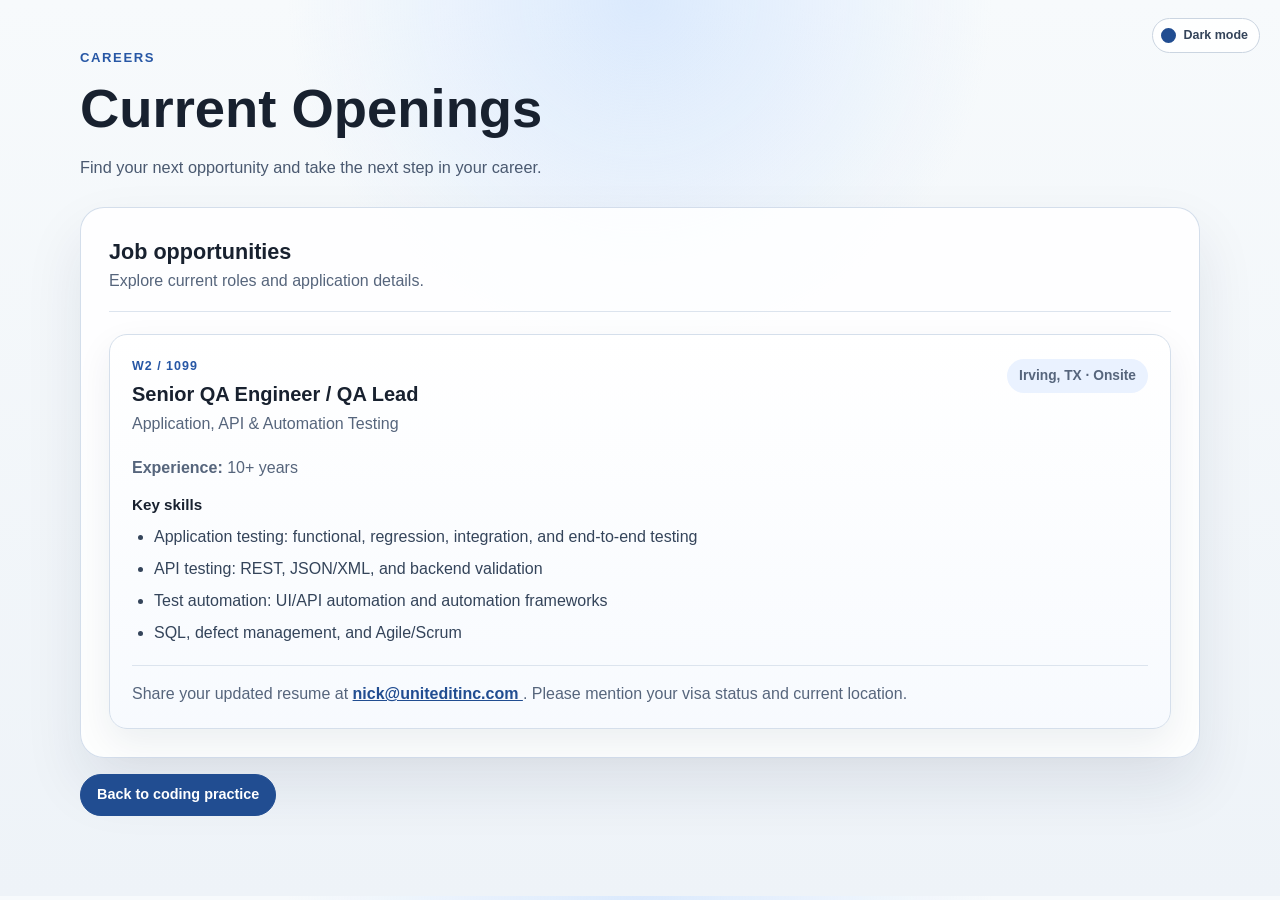
==== current-openings.html @ 4becb5b4 "Add in-page feedback form and site updates" ====
<!DOCTYPE html>
<html lang="en">

<head>
    <meta charset="UTF-8" />
    <meta name="viewport" content="width=device-width, initial-scale=1.0" />
    <meta name="description" content="Explore current job openings and career opportunities." />
    <title>Current Openings | Coding Practice</title>
    <link rel="stylesheet" href="./css/first.css" />
</head>

<body>
    <button class="theme-toggle" id="themeToggle" type="button" aria-label="Switch to dark mode" aria-pressed="false">
        <span class="theme-toggle-indicator" aria-hidden="true"></span>
        <span class="theme-toggle-label">Dark mode</span>
    </button>
    <main class="page-shell">
        <header class="hero">
            <p class="eyebrow">Careers</p>
            <h1>Current Openings</h1>
            <p class="hero-copy">Find your next opportunity and take the next step in your career.</p>
        </header>

        <section class="content-panel" aria-labelledby="openingsHeading">
            <div class="section-heading">
                <div>
                    <h2 id="openingsHeading">Job opportunities</h2>
                    <p>Explore current roles and application details.</p>
                </div>
            </div>
            <article class="job-opening" aria-labelledby="seniorQaTitle">
                <div class="job-opening-heading">
                    <div>
                        <p class="job-opening-type">W2 / 1099</p>
                        <h3 id="seniorQaTitle">Senior QA Engineer / QA Lead</h3>
                        <p class="job-opening-specialty">Application, API &amp; Automation Testing</p>
                    </div>
                    <p class="job-opening-location">Irving, TX · Onsite</p>
                </div>

                <p class="job-opening-experience"><strong>Experience:</strong> 10+ years</p>
                <h4>Key skills</h4>
                <ul class="job-opening-skills">
                    <li>Application testing: functional, regression, integration, and end-to-end testing</li>
                    <li>API testing: REST, JSON/XML, and backend validation</li>
                    <li>Test automation: UI/API automation and automation frameworks</li>
                    <li>SQL, defect management, and Agile/Scrum</li>
                </ul>

                <p class="job-opening-application">
                    Share your updated resume at
                    <a href="mailto:nick@uniteditinc.com?subject=Senior%20QA%20Engineer%20%2F%20QA%20Lead%20Application&amp;body=Please%20include%20your%20visa%20status%20and%20current%20location.">
                        nick@uniteditinc.com
                    </a>.
                    Please mention your visa status and current location.
                </p>
            </article>
        </section>

        <p><a class="feedback-button" href="./index.html">Back to coding practice</a></p>
    </main>

    <script>
        (function () {
            var themeToggle = document.getElementById("themeToggle");
            var label = themeToggle.querySelector(".theme-toggle-label");

            function setTheme(theme) {
                var isDark = theme === "dark";
                document.documentElement.dataset.theme = isDark ? "dark" : "light";
                themeToggle.setAttribute("aria-pressed", String(isDark));
                themeToggle.setAttribute(
                    "aria-label",
                    isDark ? "Switch to light mode" : "Switch to dark mode"
                );
                label.textContent = isDark ? "Light mode" : "Dark mode";
            }

            try {
                setTheme(localStorage.getItem("preferred-theme") === "dark" ? "dark" : "light");
            } catch (error) {
                setTheme("light");
                console.error("Unable to read the saved color theme.", error);
            }

            themeToggle.addEventListener("click", function () {
                var nextTheme =
                    document.documentElement.dataset.theme === "dark" ? "light" : "dark";
                setTheme(nextTheme);
                try {
                    localStorage.setItem("preferred-theme", nextTheme);
                } catch (error) {
                    console.error("Unable to save the selected color theme.", error);
                }
            });
        }());
    </script>
</body>

</html>
---- css/first.css ----
body {
    font-family: "IBM Plex Sans", "Segoe UI", sans-serif;
    background:
        radial-gradient(circle at top, rgba(185, 214, 255, 0.45), transparent 32%),
        linear-gradient(180deg, #f7fafc 0%, #eef3f8 100%);
    color: #18212f;
    line-height: 1.5;
    margin: 0;
    transition: background 180ms ease, color 180ms ease;
}

.theme-toggle {
    align-items: center;
    background: rgba(255, 255, 255, 0.92);
    border: 1px solid #cbd5e1;
    border-radius: 999px;
    color: #34445a;
    cursor: pointer;
    display: inline-flex;
    font: inherit;
    font-size: 0.78rem;
    font-weight: 700;
    gap: 8px;
    padding: 7px 11px 7px 8px;
    position: absolute;
    right: 20px;
    top: 18px;
    transition: background-color 160ms ease, border-color 160ms ease, color 160ms ease;
    z-index: 2;
}

.theme-toggle:hover {
    background: #eef3f9;
}

.theme-toggle:focus-visible {
    outline: 2px solid #214d91;
    outline-offset: 2px;
}

.theme-toggle-indicator {
    background: #214d91;
    border: 2px solid #214d91;
    border-radius: 50%;
    box-sizing: border-box;
    height: 15px;
    width: 15px;
}

.page-shell {
    margin: 0 auto;
    max-width: 1120px;
    padding: 48px 20px 64px;
}

.hero {
    margin-bottom: 28px;
}

.eyebrow {
    color: #2757a5;
    font-size: 0.82rem;
    font-weight: 700;
    letter-spacing: 0.12em;
    margin: 0 0 12px;
    text-transform: uppercase;
}

h1 {
    font-size: clamp(0.9rem, 4.5vw, 3.4rem);
    line-height: 1.05;
    margin: 0;
    max-width: none;
    white-space: nowrap;
}

.hero-copy {
    color: #4a5970;
    font-size: 1.02rem;
    margin: 18px 0 0;
    max-width: 680px;
}

.hero-intro-row {
    align-items: center;
    display: flex;
    flex-wrap: wrap;
    gap: 18px 28px;
    justify-content: space-between;
}

.hero-intro-row .hero-copy {
    flex: 1 1 520px;
}

.feedback-action {
    flex: 0 1 290px;
}

.feedback-button {
    align-items: center;
    background: #214d91;
    border: 1px solid #214d91;
    border-radius: 999px;
    color: #ffffff;
    cursor: pointer;
    display: inline-flex;
    font: inherit;
    font-size: 0.9rem;
    font-weight: 700;
    justify-content: center;
    padding: 9px 16px;
    text-decoration: none;
}

.feedback-button:hover:not(:disabled) {
    background: #193c72;
}

.feedback-button:focus-visible {
    outline: 2px solid #6c9de1;
    outline-offset: 3px;
}

.feedback-button:disabled {
    background: #526781;
    border-color: #526781;
    cursor: not-allowed;
    opacity: 0.82;
}

.feedback-button[hidden] {
    display: none;
}

.feedback-status {
    color: #58677d;
    font-size: 0.8rem;
    margin: 7px 0 0;
}

.hero-stats {
    display: grid;
    gap: 14px;
    grid-template-columns: repeat(auto-fit, minmax(180px, 1fr));
    margin-top: 28px;
}

.stat-card {
    backdrop-filter: blur(8px);
    background: rgba(255, 255, 255, 0.72);
    border: 1px solid rgba(149, 173, 205, 0.45);
    border-radius: 18px;
    box-shadow: 0 18px 45px rgba(35, 58, 91, 0.08);
    padding: 18px 20px;
}

.stat-card-link {
    color: inherit;
    display: flex;
    flex-direction: column;
    text-decoration: none;
    transition: border-color 180ms ease, box-shadow 180ms ease, transform 180ms ease;
}

.stat-card-link:hover {
    border-color: #7f9fc9;
    box-shadow: 0 22px 48px rgba(35, 58, 91, 0.14);
    transform: translateY(-2px);
}

.stat-card-link:focus-visible {
    outline: 2px solid #214d91;
    outline-offset: 3px;
}

.stat-card-link-hint {
    color: #2757a5;
    font-size: 0.84rem;
    font-weight: 700;
    margin-top: 12px;
}

.stat-label {
    color: #58677d;
    display: block;
    font-size: 0.82rem;
    margin-bottom: 8px;
    text-transform: uppercase;
}

.stat-value {
    color: #142032;
    font-size: 1rem;
}

.sign-in-button,
.auth-primary-button {
    background: #214d91;
    border: 1px solid #214d91;
    border-radius: 10px;
    color: #ffffff;
    cursor: pointer;
    font: inherit;
    font-weight: 700;
    padding: 9px 14px;
}

.sign-in-button {
    margin-top: 12px;
}

.sign-in-button:hover,
.auth-primary-button:hover:not(:disabled) {
    background: #193c72;
}

.sign-in-button:focus-visible,
.auth-dialog button:focus-visible,
.auth-field input:focus-visible,
.auth-field textarea:focus-visible {
    outline: 2px solid #6c9de1;
    outline-offset: 3px;
}

.auth-dialog {
    background: #ffffff;
    border: 1px solid #cbd5e1;
    border-radius: 18px;
    box-shadow: 0 24px 80px rgba(15, 23, 42, 0.28);
    box-sizing: border-box;
    color: #18212f;
    max-height: min(90vh, 720px);
    max-width: 440px;
    overflow-y: auto;
    padding: 24px;
    width: calc(100% - 32px);
}

.feedback-dialog {
    max-width: 480px;
}

.auth-dialog::backdrop {
    background: rgba(15, 23, 42, 0.58);
    backdrop-filter: blur(3px);
}

.auth-dialog[open] {
    animation: auth-dialog-enter 160ms ease-out;
}

@keyframes auth-dialog-enter {
    from {
        opacity: 0;
        transform: translateY(8px);
    }

    to {
        opacity: 1;
        transform: translateY(0);
    }
}

.auth-dialog-header {
    align-items: flex-start;
    display: flex;
    justify-content: space-between;
    gap: 16px;
}

.auth-dialog-header h2 {
    font-size: 1.4rem;
    margin: 0;
}

.auth-eyebrow {
    color: #2757a5;
    font-size: 0.75rem;
    font-weight: 700;
    letter-spacing: 0.1em;
    margin: 0 0 4px;
    text-transform: uppercase;
}

.auth-close-button {
    background: transparent;
    border: 0;
    border-radius: 8px;
    color: #58677d;
    cursor: pointer;
    font-size: 1.6rem;
    line-height: 1;
    padding: 3px 8px;
}

.auth-description,
.auth-code-help {
    color: #56657c;
    font-size: 0.92rem;
    margin: 14px 0;
}

.auth-status {
    color: #34445a;
    font-size: 0.9rem;
    margin: 0 0 12px;
}

.auth-status:empty {
    display: none;
}

.auth-status[data-state="error"] {
    background: #fff1f2;
    border: 1px solid #fecdd3;
    border-radius: 9px;
    color: #9f1239;
    padding: 9px 11px;
}

.auth-status[data-state="success"] {
    background: #ecfdf5;
    border: 1px solid #a7f3d0;
    border-radius: 9px;
    color: #065f46;
    padding: 9px 11px;
}

.google-sign-in-slot {
    display: flex;
    justify-content: center;
    min-height: 40px;
}

.auth-setup-note,
.auth-privacy-note {
    color: #66758a;
    font-size: 0.78rem;
    margin: 8px 0 0;
}

.auth-divider {
    align-items: center;
    color: #718096;
    display: flex;
    font-size: 0.82rem;
    gap: 12px;
    margin: 16px 0;
}

.auth-divider::before,
.auth-divider::after {
    background: #dce4ee;
    content: "";
    flex: 1;
    height: 1px;
}

.auth-secondary-button,
.auth-back-button {
    background: #ffffff;
    border: 1px solid #cbd5e1;
    border-radius: 10px;
    color: #34445a;
    cursor: pointer;
    font: inherit;
    font-weight: 700;
    padding: 9px 14px;
}

.auth-secondary-button {
    width: 100%;
}

.auth-secondary-button:hover,
.auth-back-button:hover {
    background: #eef3f9;
}

.auth-email-choice {
    display: grid;
    gap: 10px;
}

.auth-form {
    display: grid;
    gap: 14px;
}

.auth-field {
    color: #34445a;
    display: grid;
    font-size: 0.88rem;
    font-weight: 700;
    gap: 6px;
}

.auth-field input,
.auth-field textarea {
    background: #ffffff;
    border: 1px solid #cbd5e1;
    border-radius: 9px;
    box-sizing: border-box;
    color: #18212f;
    font: inherit;
    font-weight: 400;
    min-width: 0;
    padding: 10px 12px;
    width: 100%;
}

.auth-field textarea {
    min-height: 120px;
    resize: vertical;
}

.auth-field small {
    color: #66758a;
    font-size: 0.76rem;
    font-weight: 400;
}

.auth-form[hidden],
.auth-email-choice[hidden],
.auth-methods[hidden],
.auth-signed-in[hidden],
.auth-field[hidden] {
    display: none;
}

.auth-response-frame {
    border: 0;
    height: 0;
    left: -9999px;
    position: absolute;
    width: 0;
}

.auth-signed-in {
    display: grid;
    gap: 12px;
}

.auth-privacy-note {
    border-top: 1px solid #dce4ee;
    line-height: 1.45;
    margin-top: 20px;
    padding-top: 12px;
}

.content-panel {
    background: rgba(255, 255, 255, 0.85);
    border: 1px solid rgba(149, 173, 205, 0.4);
    border-radius: 24px;
    box-shadow: 0 28px 60px rgba(18, 38, 63, 0.09);
    padding: 28px;
}

.section-heading {
    align-items: end;
    border-bottom: 1px solid #dce4ee;
    display: flex;
    flex-wrap: wrap;
    gap: 8px 24px;
    justify-content: space-between;
    margin-bottom: 22px;
    padding-bottom: 18px;
}

.section-heading h2 {
    font-size: 1.35rem;
    margin: 0;
}

.section-heading p {
    color: #56657c;
    margin: 0;
}

.language-selector {
    align-items: center;
    display: flex;
    flex-wrap: wrap;
    gap: 10px;
    margin: 0 0 14px;
}

.language-selector label {
    color: #34445a;
    font-size: 0.92rem;
    font-weight: 700;
}

.language-selector select {
    background: #ffffff;
    border: 1px solid #cbd5e1;
    border-radius: 10px;
    color: #18212f;
    font: inherit;
    padding: 8px 32px 8px 12px;
}

.language-selector select:focus-visible {
    border-color: #214d91;
    outline: 2px solid rgba(33, 77, 145, 0.2);
}

.difficulty-filters {
    display: flex;
    flex-wrap: wrap;
    gap: 10px;
    margin: 0 0 22px;
}

.difficulty-filter {
    background: #ffffff;
    border: 1px solid #cbd5e1;
    border-radius: 999px;
    color: #34445a;
    cursor: pointer;
    font: inherit;
    font-size: 0.9rem;
    font-weight: 700;
    padding: 8px 16px;
    transition: background-color 160ms ease, border-color 160ms ease, color 160ms ease;
}

.difficulty-filter:hover,
.difficulty-filter:focus-visible {
    border-color: #214d91;
    outline: none;
}

.difficulty-filter.is-active {
    background: #214d91;
    border-color: #214d91;
    color: #ffffff;
}

.qa-list {
    display: grid;
    gap: 16px;
}

.qa-item {
    background: linear-gradient(180deg, rgba(255, 255, 255, 0.96), rgba(247, 250, 254, 0.96));
    border: 1px solid #d5dfeb;
    border-radius: 18px;
    box-shadow: 0 14px 36px rgba(21, 39, 64, 0.07);
    overflow: hidden;
    padding: 0 20px 20px;
    transition: transform 180ms ease, box-shadow 180ms ease;
}

.qa-item:hover {
    box-shadow: 0 18px 42px rgba(21, 39, 64, 0.1);
    transform: translateY(-1px);
}

.qa-item[open] {
    border-color: #9fb8d9;
}

.qa-summary {
    align-items: center;
    cursor: pointer;
    display: grid;
    gap: 12px;
    grid-template-columns: minmax(0, 1fr) 88px 140px;
    list-style: none;
    padding: 20px 0 16px;
}

.qa-summary::-webkit-details-marker {
    display: none;
}

.qa-summary-text {
    font-size: 1.05rem;
    font-weight: 700;
}

.qa-toggle-label {
    justify-self: end;
}

.difficulty-badge {
    border: 1px solid transparent;
    border-radius: 999px;
    box-sizing: border-box;
    font-size: 0.76rem;
    font-weight: 700;
    justify-self: center;
    padding: 5px 10px;
    text-align: center;
    white-space: nowrap;
    width: 84px;
}

.difficulty-easy {
    background: #e8f7ed;
    border-color: #b8e2c4;
    color: #176b35;
}

.difficulty-medium {
    background: #fff6d9;
    border-color: #f0dc91;
    color: #795900;
}

.difficulty-hard {
    background: #fde8e7;
    border-color: #efb9b5;
    color: #a12620;
}

.difficulty-empty {
    background: #f4f7fb;
    border-radius: 12px;
    color: #56657c;
    margin: 0;
    padding: 16px;
    text-align: center;
}

.job-opening {
    background: linear-gradient(180deg, rgba(255, 255, 255, 0.96), rgba(247, 250, 254, 0.96));
    border: 1px solid #d5dfeb;
    border-radius: 18px;
    box-shadow: 0 14px 36px rgba(21, 39, 64, 0.07);
    padding: 22px;
}

.job-opening-heading {
    align-items: flex-start;
    display: flex;
    flex-wrap: wrap;
    gap: 12px 24px;
    justify-content: space-between;
}

.job-opening-type {
    color: #2757a5;
    font-size: 0.78rem;
    font-weight: 700;
    letter-spacing: 0.08em;
    margin: 0 0 6px;
    text-transform: uppercase;
}

.job-opening h3 {
    font-size: 1.25rem;
    line-height: 1.35;
    margin: 0;
}

.job-opening-specialty,
.job-opening-location,
.job-opening-experience,
.job-opening-application {
    color: #56657c;
}

.job-opening-specialty {
    margin: 4px 0 0;
}

.job-opening-location {
    background: #eaf2ff;
    border-radius: 999px;
    font-size: 0.86rem;
    font-weight: 700;
    margin: 2px 0 0;
    padding: 7px 12px;
}

.job-opening-experience {
    margin: 20px 0 14px;
}

.job-opening h4 {
    font-size: 0.95rem;
    margin: 0 0 8px;
}

.job-opening-skills {
    color: #34445a;
    display: grid;
    gap: 8px;
    margin: 0;
    padding-left: 22px;
}

.job-opening-application {
    border-top: 1px solid #dce4ee;
    margin: 20px 0 0;
    padding-top: 16px;
}

.job-opening-application a {
    color: #214d91;
    font-weight: 700;
}

.job-opening-application a:focus-visible {
    outline: 2px solid #214d91;
    outline-offset: 3px;
}

.qa-toggle-label {
    background: #eaf2ff;
    border: 1px solid #c7dafb;
    border-radius: 999px;
    color: #214d91;
    font-size: 0.8rem;
    font-weight: 700;
    padding: 8px 12px;
    white-space: nowrap;
}

.qa-item[open] .qa-toggle-label {
    background: #214d91;
    border-color: #214d91;
    color: #ffffff;
}

.qa-meta {
    border-top: 1px solid #e1e8f0;
    margin-bottom: 14px;
    padding-top: 14px;
}

.qa-examples-heading {
    color: #26364c;
    font-size: 0.95rem;
    margin: 0 0 8px;
}

.qa-meta-line {
    background: #f4f7fb;
    border-left: 3px solid #8eb0de;
    border-radius: 10px;
    color: #3a4c65;
    margin: 8px 0;
    padding: 10px 12px;
}

.qa-answer-toggle {
    border-top: 1px solid #e1e8f0;
    padding-top: 14px;
}

.qa-answer-summary {
    cursor: pointer;
    display: inline-flex;
    list-style: none;
}

.qa-answer-summary::-webkit-details-marker {
    display: none;
}

.qa-answer-label {
    background: #214d91;
    border: 1px solid #214d91;
    border-radius: 999px;
    color: #ffffff;
    font-size: 0.8rem;
    font-weight: 700;
    padding: 8px 12px;
    white-space: nowrap;
}

.qa-answer-content dd {
    margin: 0;
}

.try-it-yourself {
    border-top: 1px solid #e1e8f0;
    margin-top: 16px;
    padding-top: 14px;
}

.try-it-summary {
    cursor: pointer;
    display: inline-flex;
    list-style: none;
}

.try-it-summary::-webkit-details-marker {
    display: none;
}

.try-it-label {
    background: #214d91;
    border: 1px solid #214d91;
    border-radius: 999px;
    color: #ffffff;
    font-size: 0.8rem;
    font-weight: 700;
    padding: 8px 12px;
    white-space: nowrap;
}

.try-it-yourself p {
    color: #56657c;
    font-size: 0.9rem;
    margin: 14px 0 12px;
}

.online-code-editor {
    background: #ffffff;
    border: 1px solid #d5dfeb;
    border-radius: 12px;
    display: block;
    height: 520px;
    max-width: 100%;
    width: 100%;
}

.code-block {
    background: #0f1724;
    border: 1px solid #243042;
    border-radius: 14px;
    color: #d9e4f2;
    font-family: "IBM Plex Mono", Consolas, monospace;
    font-size: 0.94rem;
    margin: 0;
    max-width: 100%;
    overflow-x: auto;
    padding: 18px;
    tab-size: 4;
    white-space: pre;
}

.answer-code-container {
    margin: 12px 0 0;
    max-width: 100%;
}

.answer-code-toolbar {
    display: flex;
    justify-content: flex-end;
    margin-bottom: 6px;
}

.copy-code-button {
    background: #ffffff;
    border: 1px solid #cbd5e1;
    border-radius: 7px;
    color: #34445a;
    cursor: pointer;
    font: inherit;
    font-size: 0.82rem;
    padding: 5px 10px;
}

.copy-code-button:hover {
    background: #eef3f9;
}

.copy-code-button:focus-visible {
    outline: 2px solid #214d91;
    outline-offset: 2px;
}

.theme-toggle,
.theme-toggle:hover,
.theme-toggle-indicator,
body,
.stat-card,
.content-panel,
.language-selector label,
.language-selector select,
.difficulty-filter,
.qa-item,
.qa-examples-heading,
.qa-meta-line,
.answer-walkthrough,
.copy-code-button,
.difficulty-empty {
    transition: background-color 180ms ease, border-color 180ms ease, color 180ms ease;
}

.answer-walkthrough {
    color: #34445a;
    margin: 0 0 12px;
}

[data-theme="dark"] body {
    background:
        radial-gradient(circle at top, rgba(39, 67, 104, 0.34), transparent 34%),
        linear-gradient(180deg, #111827 0%, #0b1120 100%);
    color: #e5edf8;
}

[data-theme="dark"] .theme-toggle {
    background: #1e293b;
    border-color: #475569;
    color: #e2e8f0;
}

[data-theme="dark"] .theme-toggle:hover {
    background: #29374d;
}

[data-theme="dark"] .theme-toggle-indicator {
    background: #fbbf24;
    border-color: #fbbf24;
}

[data-theme="dark"] .eyebrow {
    color: #93c5fd;
}

[data-theme="dark"] .hero-copy,
[data-theme="dark"] .feedback-status,
[data-theme="dark"] .stat-label,
[data-theme="dark"] .section-heading p,
[data-theme="dark"] .difficulty-filter,
[data-theme="dark"] .qa-meta-line,
[data-theme="dark"] .answer-walkthrough,
[data-theme="dark"] .difficulty-empty,
[data-theme="dark"] .try-it-yourself p {
    color: #b7c4d8;
}

[data-theme="dark"] .stat-card {
    background: rgba(30, 41, 59, 0.82);
    border-color: #3b4a61;
    box-shadow: 0 18px 45px rgba(0, 0, 0, 0.18);
}

[data-theme="dark"] .stat-value,
[data-theme="dark"] .section-heading h2,
[data-theme="dark"] .qa-summary-text,
[data-theme="dark"] .qa-examples-heading {
    color: #edf4ff;
}

[data-theme="dark"] .stat-card-link-hint {
    color: #93c5fd;
}

[data-theme="dark"] .job-opening {
    background: linear-gradient(180deg, #1b283b, #162235);
    border-color: #344258;
    box-shadow: 0 14px 36px rgba(0, 0, 0, 0.2);
}

[data-theme="dark"] .job-opening-type,
[data-theme="dark"] .job-opening-application a {
    color: #93c5fd;
}

[data-theme="dark"] .job-opening-specialty,
[data-theme="dark"] .job-opening-location,
[data-theme="dark"] .job-opening-experience,
[data-theme="dark"] .job-opening-application,
[data-theme="dark"] .job-opening-skills {
    color: #b7c4d8;
}

[data-theme="dark"] .job-opening-location {
    background: #243249;
}

[data-theme="dark"] .job-opening-application {
    border-color: #344258;
}

[data-theme="dark"] .content-panel {
    background: rgba(21, 31, 48, 0.92);
    border-color: #334155;
    box-shadow: 0 28px 60px rgba(0, 0, 0, 0.24);
}

[data-theme="dark"] .auth-dialog {
    background: #172235;
    border-color: #475569;
    color: #edf4ff;
}

[data-theme="dark"] .auth-eyebrow {
    color: #93c5fd;
}

[data-theme="dark"] .auth-close-button,
[data-theme="dark"] .auth-description,
[data-theme="dark"] .auth-code-help,
[data-theme="dark"] .auth-status,
[data-theme="dark"] .auth-setup-note,
[data-theme="dark"] .auth-privacy-note,
[data-theme="dark"] .auth-field,
[data-theme="dark"] .auth-field small {
    color: #b7c4d8;
}

[data-theme="dark"] .auth-secondary-button,
[data-theme="dark"] .auth-back-button,
[data-theme="dark"] .auth-field input,
[data-theme="dark"] .auth-field textarea {
    background: #1e293b;
    border-color: #475569;
    color: #e2e8f0;
}

[data-theme="dark"] .auth-secondary-button:hover,
[data-theme="dark"] .auth-back-button:hover {
    background: #29374d;
}

[data-theme="dark"] .auth-divider::before,
[data-theme="dark"] .auth-divider::after,
[data-theme="dark"] .auth-privacy-note {
    border-color: #344258;
}

[data-theme="dark"] .auth-divider::before,
[data-theme="dark"] .auth-divider::after {
    background: #344258;
}

[data-theme="dark"] .auth-divider {
    color: #b7c4d8;
}

[data-theme="dark"] .auth-status[data-state="error"] {
    background: #3b1d2a;
    border-color: #7f1d3a;
    color: #fecdd3;
}

[data-theme="dark"] .auth-status[data-state="success"] {
    background: #12352e;
    border-color: #16634f;
    color: #a7f3d0;
}

[data-theme="dark"] .section-heading,
[data-theme="dark"] .qa-answer-toggle,
[data-theme="dark"] .try-it-yourself {
    border-color: #344258;
}

[data-theme="dark"] .language-selector label {
    color: #d6e0ef;
}

[data-theme="dark"] .language-selector select,
[data-theme="dark"] .difficulty-filter,
[data-theme="dark"] .copy-code-button {
    background: #1e293b;
    border-color: #475569;
    color: #e2e8f0;
}

[data-theme="dark"] .feedback-button:disabled {
    background: #475569;
    border-color: #64748b;
    color: #e2e8f0;
}

[data-theme="dark"] .copy-code-button:hover,
[data-theme="dark"] .difficulty-filter:hover {
    background: #29374d;
}

[data-theme="dark"] .difficulty-filter.is-active {
    background: #376bb4;
    border-color: #376bb4;
    color: #ffffff;
}

[data-theme="dark"] .qa-item {
    background: linear-gradient(180deg, #1b283b, #162235);
    border-color: #344258;
    box-shadow: 0 14px 36px rgba(0, 0, 0, 0.2);
}

[data-theme="dark"] .qa-item[open] {
    border-color: #5276a4;
}

[data-theme="dark"] .qa-meta {
    border-color: #344258;
}

[data-theme="dark"] .qa-meta-line {
    background: #243249;
    border-left-color: #668bb8;
}

[data-theme="dark"] .difficulty-empty {
    background: #243249;
}

.keywords-text {
    color: #6cb6ff;
    font-weight: 600;
}

@media (max-width: 720px) {
    .theme-toggle {
        right: 12px;
        top: 10px;
    }

    .page-shell {
        padding: 54px 14px 40px;
    }

    .content-panel {
        padding: 20px;
    }

    .qa-summary {
        grid-template-columns: 1fr auto;
    }

    .qa-summary-text {
        grid-column: 1 / -1;
    }

    .qa-toggle-label {
        justify-self: end;
    }

    .try-it-yourself {
        overflow-x: auto;
    }

    .online-code-editor {
        min-width: 768px;
    }
}
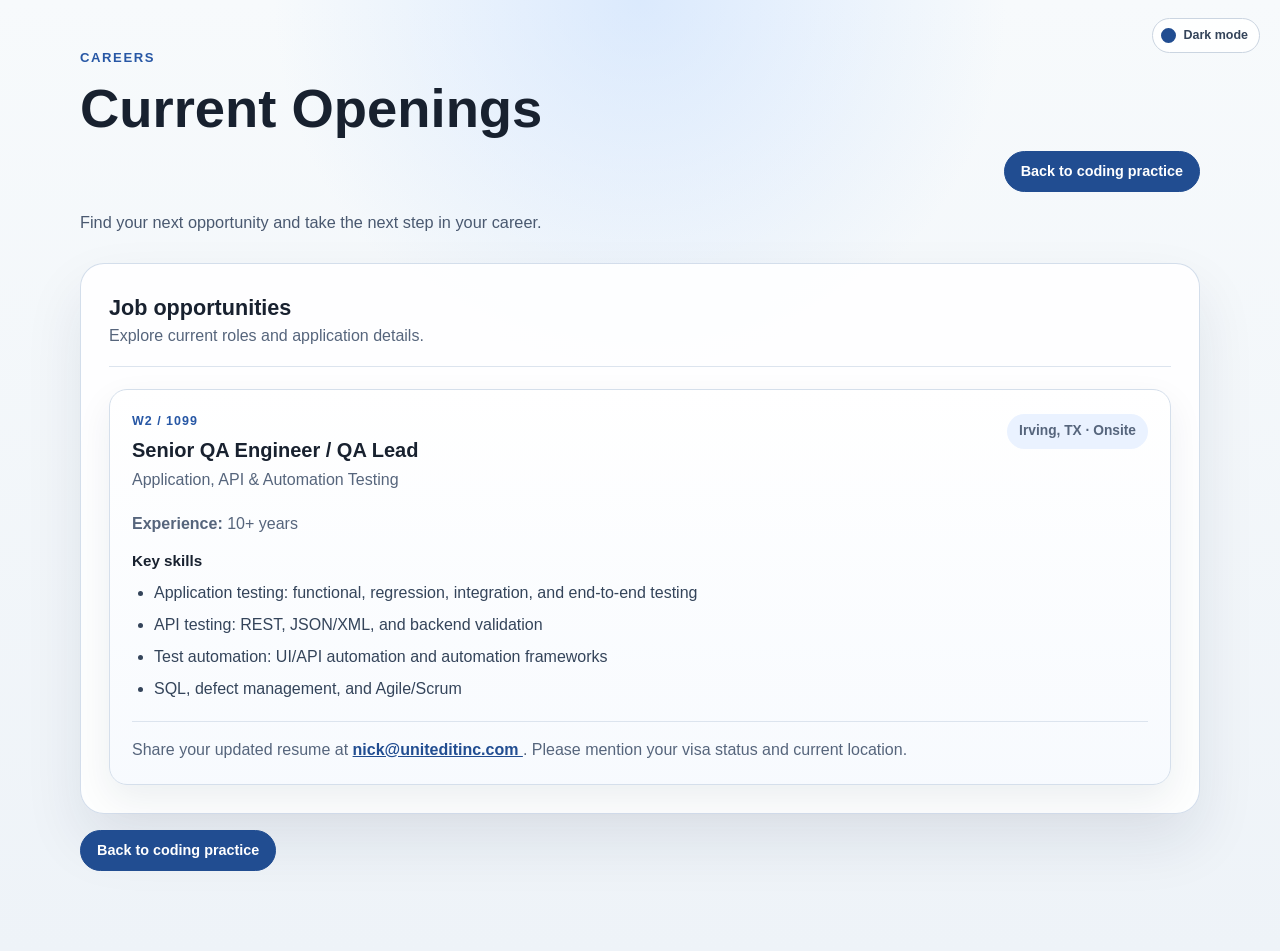
==== commit bbc7b8f9: "Add back link to current openings hero" ====
--- a/current-openings.html
+++ b/current-openings.html
@@ -18,6 +18,9 @@
         <header class="hero">
             <p class="eyebrow">Careers</p>
             <h1>Current Openings</h1>
+            <div class="openings-hero-actions">
+                <a class="feedback-button" href="./index.html">Back to coding practice</a>
+            </div>
             <p class="hero-copy">Find your next opportunity and take the next step in your career.</p>
         </header>
 
--- a/css/first.css
+++ b/css/first.css
@@ -79,6 +79,12 @@
     font-size: 1.02rem;
     margin: 18px 0 0;
     max-width: 680px;
+}
+
+.openings-hero-actions {
+    display: flex;
+    justify-content: flex-end;
+    margin-top: 14px;
 }
 
 .hero-intro-row {
@@ -1103,6 +1109,12 @@
 }
 
 @media (max-width: 720px) {
+    h1 {
+        font-size: clamp(1.55rem, 7vw, 2.1rem);
+        line-height: 1.15;
+        white-space: normal;
+    }
+
     .theme-toggle {
         right: 12px;
         top: 10px;
@@ -1112,6 +1124,19 @@
         padding: 54px 14px 40px;
     }
 
+    .hero-copy,
+    .feedback-action {
+        flex: 1 1 100%;
+    }
+
+    .hero-stats {
+        grid-template-columns: repeat(auto-fit, minmax(150px, 1fr));
+    }
+
+    .stat-card {
+        padding: 16px;
+    }
+
     .content-panel {
         padding: 20px;
     }
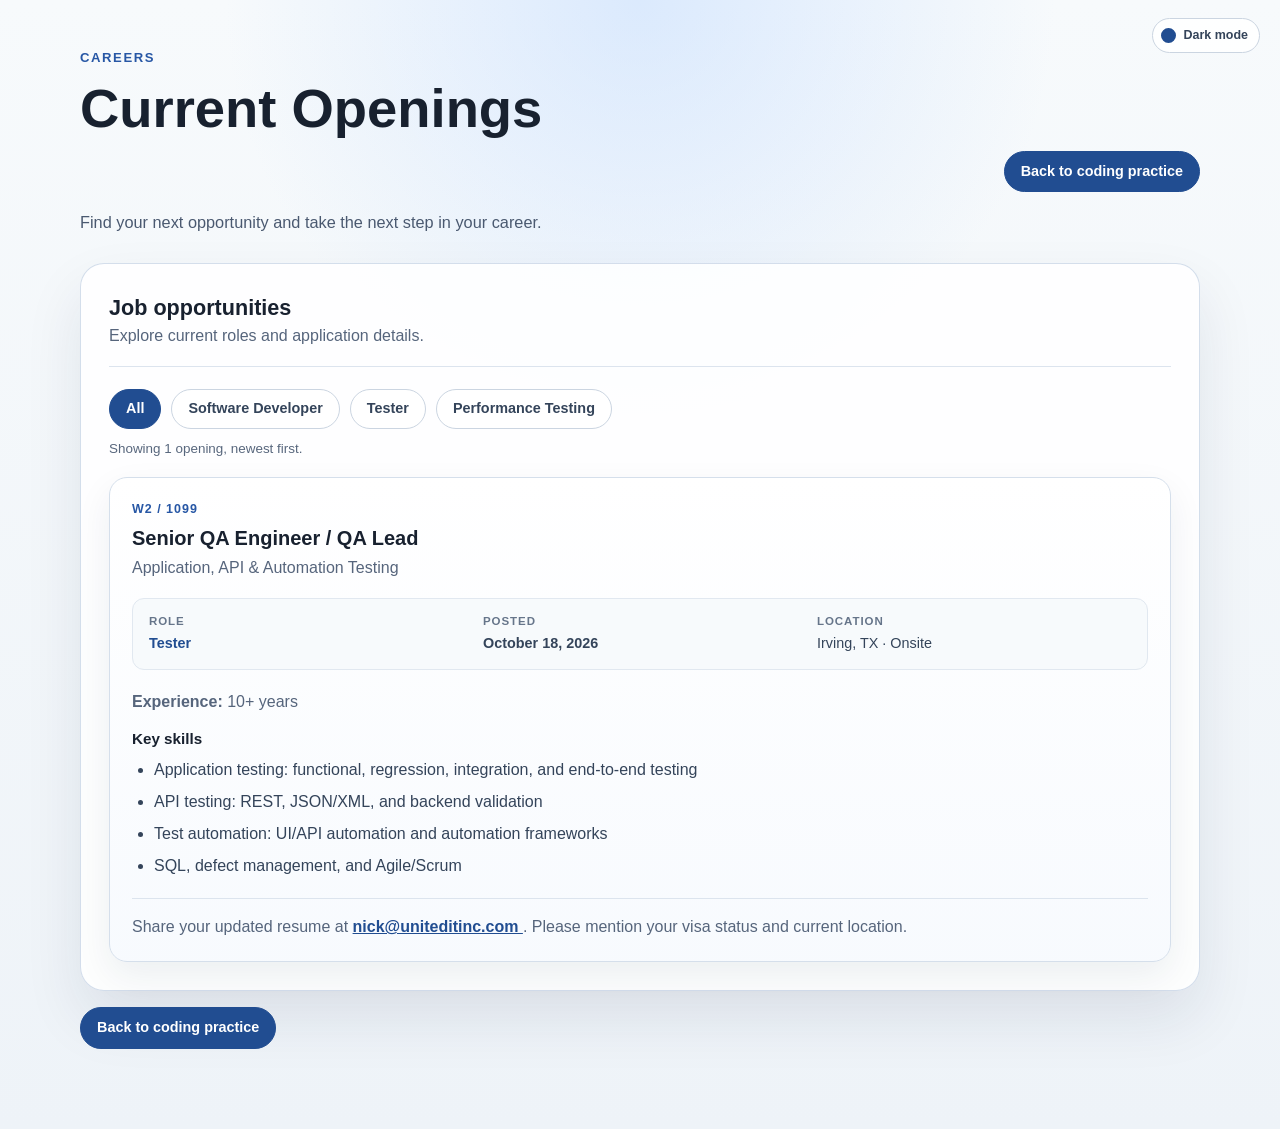
==== commit 10c10c0f: "Add posted dates and role filters to current openings" ====
--- a/current-openings.html
+++ b/current-openings.html
@@ -31,33 +31,60 @@
                     <p>Explore current roles and application details.</p>
                 </div>
             </div>
-            <article class="job-opening" aria-labelledby="seniorQaTitle">
-                <div class="job-opening-heading">
-                    <div>
-                        <p class="job-opening-type">W2 / 1099</p>
-                        <h3 id="seniorQaTitle">Senior QA Engineer / QA Lead</h3>
-                        <p class="job-opening-specialty">Application, API &amp; Automation Testing</p>
+
+            <div class="job-filters" role="group" aria-label="Filter job openings by role">
+                <button class="job-filter is-active" type="button" data-role-filter="all" aria-pressed="true">All</button>
+                <button class="job-filter" type="button" data-role-filter="software-developer" aria-pressed="false">Software Developer</button>
+                <button class="job-filter" type="button" data-role-filter="tester" aria-pressed="false">Tester</button>
+                <button class="job-filter" type="button" data-role-filter="performance-testing" aria-pressed="false">Performance Testing</button>
+            </div>
+            <p class="job-filter-summary" id="jobFilterSummary" role="status">Showing 1 opening, newest first.</p>
+
+            <div class="job-openings-list" id="jobOpeningsList">
+                <article class="job-opening" data-role="tester" aria-labelledby="seniorQaTitle">
+                    <div class="job-opening-heading">
+                        <div>
+                            <p class="job-opening-type">W2 / 1099</p>
+                            <h3 id="seniorQaTitle">Senior QA Engineer / QA Lead</h3>
+                            <p class="job-opening-specialty">Application, API &amp; Automation Testing</p>
+                        </div>
                     </div>
-                    <p class="job-opening-location">Irving, TX · Onsite</p>
-                </div>
 
-                <p class="job-opening-experience"><strong>Experience:</strong> 10+ years</p>
-                <h4>Key skills</h4>
-                <ul class="job-opening-skills">
-                    <li>Application testing: functional, regression, integration, and end-to-end testing</li>
-                    <li>API testing: REST, JSON/XML, and backend validation</li>
-                    <li>Test automation: UI/API automation and automation frameworks</li>
-                    <li>SQL, defect management, and Agile/Scrum</li>
-                </ul>
+                    <div class="job-opening-meta">
+                        <p class="job-opening-role">
+                            <span class="job-opening-meta-label">Role</span>
+                            <span class="job-opening-role-value">Tester</span>
+                        </p>
+                        <p class="job-opening-posted">
+                            <span class="job-opening-meta-label">Posted</span>
+                            <time datetime="2026-10-18">October 18, 2026</time>
+                        </p>
+                        <p class="job-opening-location">
+                            <span class="job-opening-meta-label">Location</span>
+                            <span>Irving, TX · Onsite</span>
+                        </p>
+                    </div>
 
-                <p class="job-opening-application">
-                    Share your updated resume at
-                    <a href="mailto:nick@uniteditinc.com?subject=Senior%20QA%20Engineer%20%2F%20QA%20Lead%20Application&amp;body=Please%20include%20your%20visa%20status%20and%20current%20location.">
-                        nick@uniteditinc.com
-                    </a>.
-                    Please mention your visa status and current location.
-                </p>
-            </article>
+                    <p class="job-opening-experience"><strong>Experience:</strong> 10+ years</p>
+                    <h4>Key skills</h4>
+                    <ul class="job-opening-skills">
+                        <li>Application testing: functional, regression, integration, and end-to-end testing</li>
+                        <li>API testing: REST, JSON/XML, and backend validation</li>
+                        <li>Test automation: UI/API automation and automation frameworks</li>
+                        <li>SQL, defect management, and Agile/Scrum</li>
+                    </ul>
+
+                    <p class="job-opening-application">
+                        Share your updated resume at
+                        <a href="mailto:nick@uniteditinc.com?subject=Senior%20QA%20Engineer%20%2F%20QA%20Lead%20Application&amp;body=Please%20include%20your%20visa%20status%20and%20current%20location.">
+                            nick@uniteditinc.com
+                        </a>.
+                        Please mention your visa status and current location.
+                    </p>
+                </article>
+            </div>
+
+            <p class="job-filter-empty" id="jobFilterEmpty" hidden>No openings in this category yet. Check back soon.</p>
         </section>
 
         <p><a class="feedback-button" href="./index.html">Back to coding practice</a></p>
@@ -98,6 +125,68 @@
             });
         }());
     </script>
+
+    <script>
+        (function () {
+            var jobList = document.getElementById("jobOpeningsList");
+            var filterButtons = Array.prototype.slice.call(document.querySelectorAll(".job-filter"));
+            var filterSummary = document.getElementById("jobFilterSummary");
+            var filterEmpty = document.getElementById("jobFilterEmpty");
+
+            if (!jobList || !filterSummary || !filterEmpty) {
+                return;
+            }
+
+            var jobs = Array.prototype.slice.call(jobList.querySelectorAll(".job-opening"));
+
+            function getPostedTime(job) {
+                var postedDate = job.querySelector("time[datetime]");
+                var time = postedDate ? Date.parse(postedDate.getAttribute("datetime")) : NaN;
+                return isNaN(time) ? 0 : time;
+            }
+
+            jobs.sort(function (firstJob, secondJob) {
+                return getPostedTime(secondJob) - getPostedTime(firstJob);
+            });
+
+            jobs.forEach(function (job) {
+                jobList.appendChild(job);
+            });
+
+            function applyRoleFilter(filter) {
+                var visibleCount = 0;
+
+                jobs.forEach(function (job) {
+                    var matches = filter === "all" || job.getAttribute("data-role") === filter;
+                    job.hidden = !matches;
+                    if (matches) {
+                        visibleCount += 1;
+                    }
+                });
+
+                filterSummary.textContent =
+                    "Showing " + visibleCount + " " + (visibleCount === 1 ? "opening" : "openings") +
+                    ", newest first.";
+                filterEmpty.hidden = visibleCount > 0;
+            }
+
+            filterButtons.forEach(function (button) {
+                button.addEventListener("click", function () {
+                    var filter = button.getAttribute("data-role-filter");
+
+                    filterButtons.forEach(function (filterButton) {
+                        var isActive = filterButton === button;
+                        filterButton.classList.toggle("is-active", isActive);
+                        filterButton.setAttribute("aria-pressed", String(isActive));
+                    });
+
+                    applyRoleFilter(filter);
+                });
+            });
+
+            applyRoleFilter("all");
+        }());
+    </script>
 </body>
 
 </html>
--- a/css/first.css
+++ b/css/first.css
@@ -631,6 +631,53 @@
     text-align: center;
 }
 
+.job-filters {
+    display: flex;
+    flex-wrap: wrap;
+    gap: 10px;
+    margin: 0 0 10px;
+}
+
+.job-filter {
+    background: #ffffff;
+    border: 1px solid #cbd5e1;
+    border-radius: 999px;
+    color: #34445a;
+    cursor: pointer;
+    font: inherit;
+    font-size: 0.9rem;
+    font-weight: 700;
+    padding: 8px 16px;
+    transition: background-color 160ms ease, border-color 160ms ease, color 160ms ease;
+}
+
+.job-filter:hover,
+.job-filter:focus-visible {
+    border-color: #214d91;
+    outline: none;
+}
+
+.job-filter.is-active {
+    background: #214d91;
+    border-color: #214d91;
+    color: #ffffff;
+}
+
+.job-filter-summary {
+    color: #58677d;
+    font-size: 0.84rem;
+    margin: 0 0 18px;
+}
+
+.job-openings-list {
+    display: grid;
+    gap: 16px;
+}
+
+.job-opening[hidden] {
+    display: none;
+}
+
 .job-opening {
     background: linear-gradient(180deg, rgba(255, 255, 255, 0.96), rgba(247, 250, 254, 0.96));
     border: 1px solid #d5dfeb;
@@ -663,7 +710,6 @@
 }
 
 .job-opening-specialty,
-.job-opening-location,
 .job-opening-experience,
 .job-opening-application {
     color: #56657c;
@@ -673,13 +719,50 @@
     margin: 4px 0 0;
 }
 
-.job-opening-location {
-    background: #eaf2ff;
-    border-radius: 999px;
-    font-size: 0.86rem;
-    font-weight: 700;
-    margin: 2px 0 0;
-    padding: 7px 12px;
+.job-opening-meta {
+    background: #f7fafc;
+    border: 1px solid #e1e8f0;
+    border-radius: 12px;
+    display: grid;
+    gap: 12px 20px;
+    grid-template-columns: repeat(3, minmax(0, 1fr));
+    margin: 18px 0;
+    padding: 14px 16px;
+}
+
+.job-opening-meta p {
+    color: #34445a;
+    display: flex;
+    flex-direction: column;
+    font-size: 0.9rem;
+    gap: 3px;
+    margin: 0;
+}
+
+.job-opening-meta-label {
+    color: #66758a;
+    font-size: 0.72rem;
+    font-weight: 700;
+    letter-spacing: 0.08em;
+    text-transform: uppercase;
+}
+
+.job-opening-role-value {
+    color: #214d91;
+    font-weight: 700;
+}
+
+.job-opening-posted time {
+    font-weight: 700;
+}
+
+.job-filter-empty {
+    background: #f4f7fb;
+    border-radius: 12px;
+    color: #56657c;
+    margin: 18px 0 0;
+    padding: 16px;
+    text-align: center;
 }
 
 .job-opening-experience {
@@ -969,8 +1052,46 @@
     color: #b7c4d8;
 }
 
-[data-theme="dark"] .job-opening-location {
+[data-theme="dark"] .job-filter {
+    background: #1e293b;
+    border-color: #475569;
+    color: #e2e8f0;
+}
+
+[data-theme="dark"] .job-filter:hover {
+    background: #29374d;
+}
+
+[data-theme="dark"] .job-filter.is-active {
+    background: #376bb4;
+    border-color: #376bb4;
+    color: #ffffff;
+}
+
+[data-theme="dark"] .job-filter-summary,
+[data-theme="dark"] .job-filter-empty {
+    color: #b7c4d8;
+}
+
+[data-theme="dark"] .job-filter-empty {
     background: #243249;
+}
+
+[data-theme="dark"] .job-opening-meta {
+    background: #1e293b;
+    border-color: #344258;
+}
+
+[data-theme="dark"] .job-opening-meta p {
+    color: #d6e0ef;
+}
+
+[data-theme="dark"] .job-opening-meta-label {
+    color: #93a4bd;
+}
+
+[data-theme="dark"] .job-opening-role-value {
+    color: #93c5fd;
 }
 
 [data-theme="dark"] .job-opening-application {
@@ -1161,3 +1282,13 @@
         min-width: 768px;
     }
 }
+
+@media (max-width: 560px) {
+    .job-opening {
+        padding: 18px;
+    }
+
+    .job-opening-meta {
+        grid-template-columns: 1fr;
+    }
+}
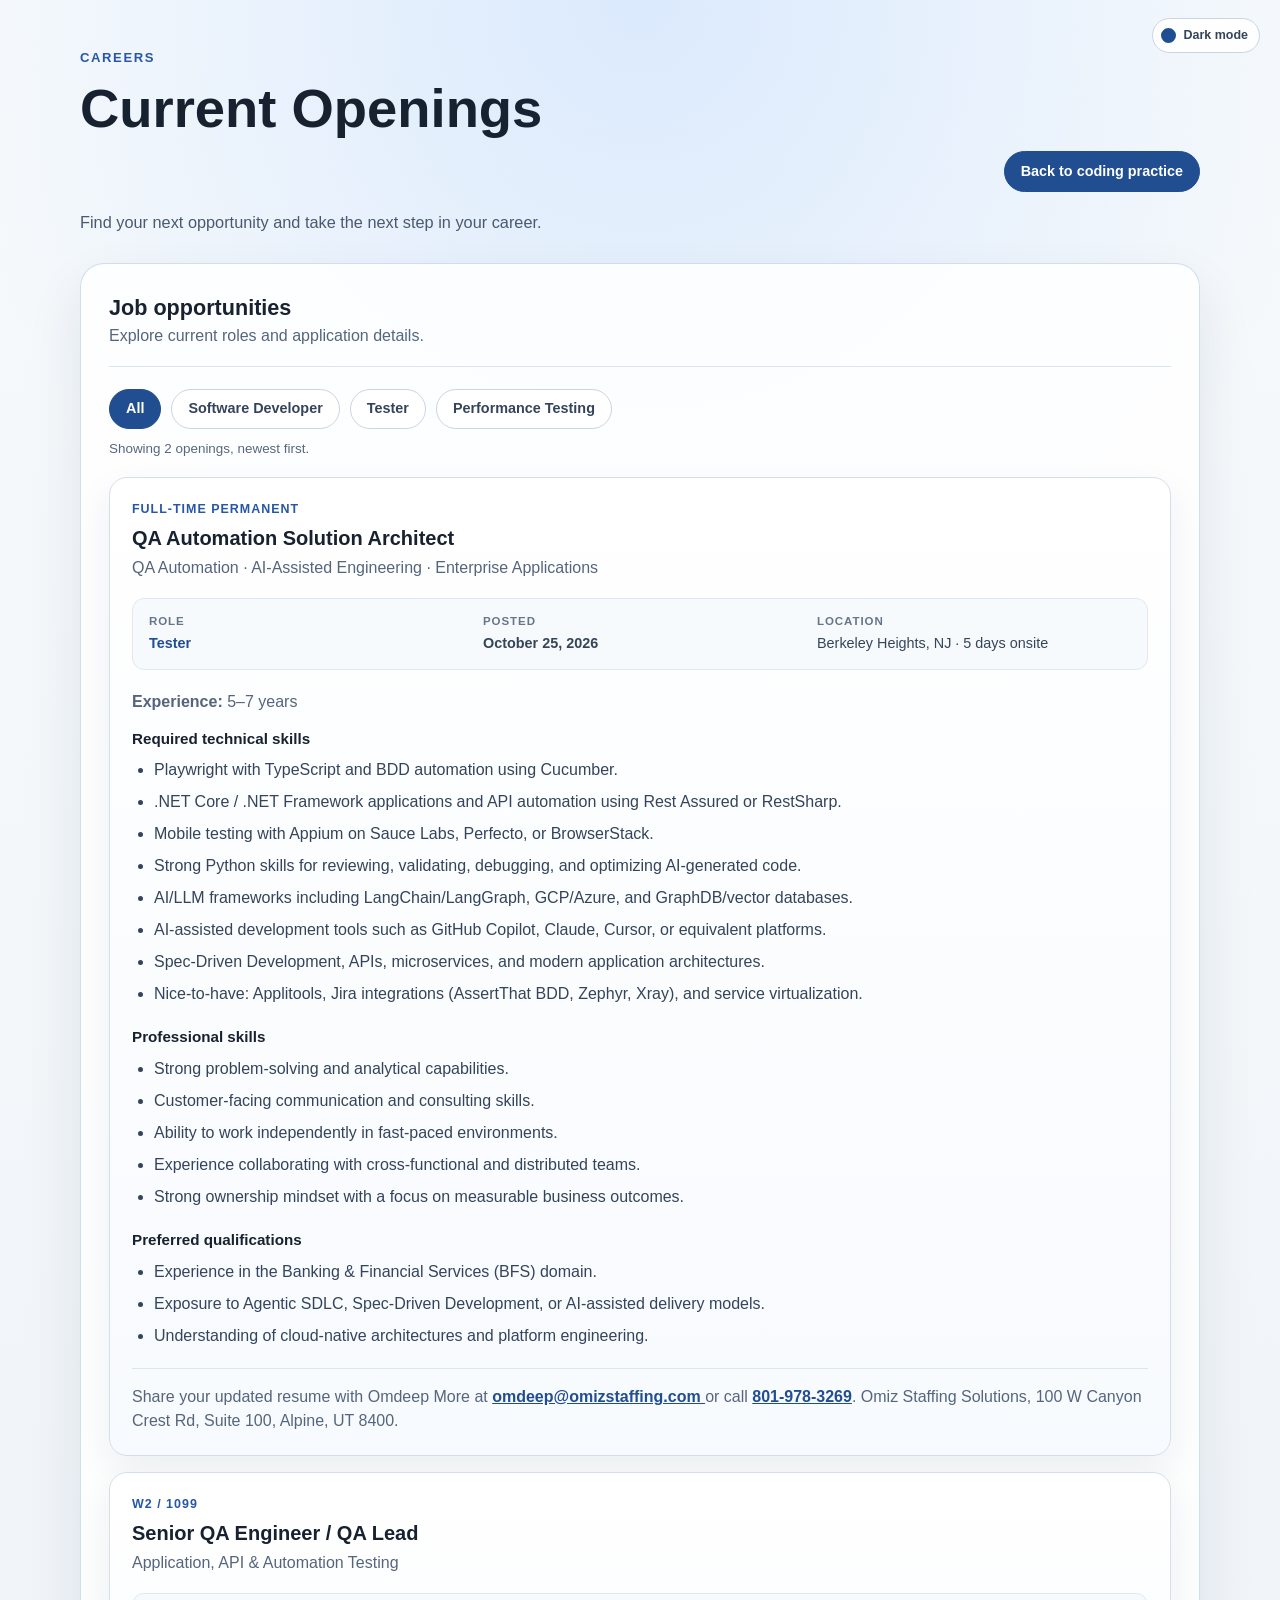
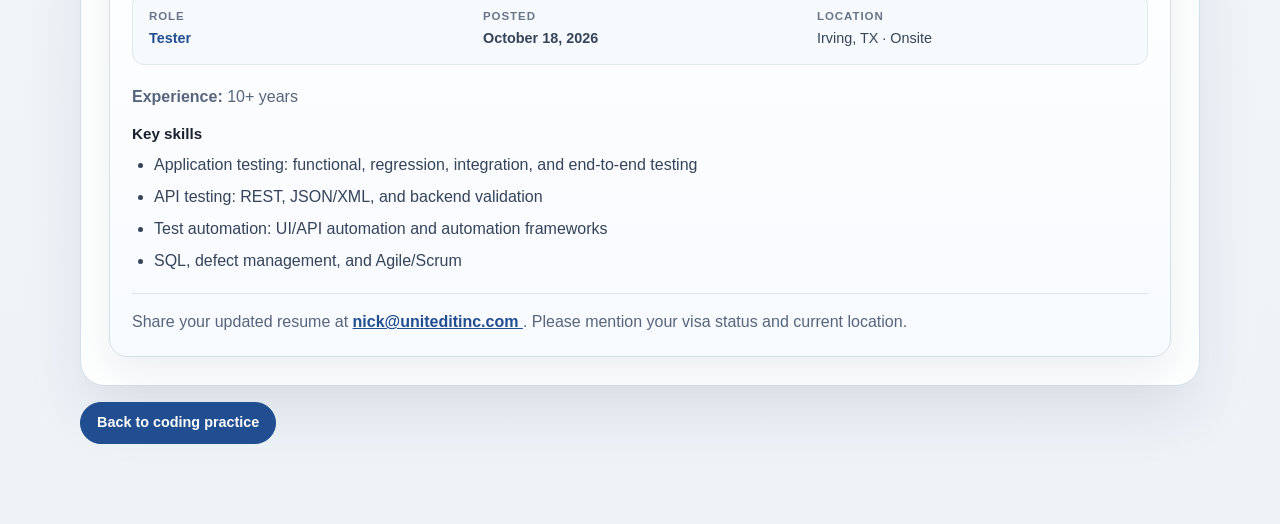
==== commit 8d6c4113: "Add QA Automation Solution Architect opening" ====
--- a/current-openings.html
+++ b/current-openings.html
@@ -38,9 +38,73 @@
                 <button class="job-filter" type="button" data-role-filter="tester" aria-pressed="false">Tester</button>
                 <button class="job-filter" type="button" data-role-filter="performance-testing" aria-pressed="false">Performance Testing</button>
             </div>
-            <p class="job-filter-summary" id="jobFilterSummary" role="status">Showing 1 opening, newest first.</p>
+            <p class="job-filter-summary" id="jobFilterSummary" role="status">Showing 2 openings, newest first.</p>
 
             <div class="job-openings-list" id="jobOpeningsList">
+                <article class="job-opening" data-role="tester" aria-labelledby="qaArchitectTitle">
+                    <div class="job-opening-heading">
+                        <div>
+                            <p class="job-opening-type">Full-time permanent</p>
+                            <h3 id="qaArchitectTitle">QA Automation Solution Architect</h3>
+                            <p class="job-opening-specialty">QA Automation · AI-Assisted Engineering · Enterprise Applications</p>
+                        </div>
+                    </div>
+
+                    <div class="job-opening-meta">
+                        <p class="job-opening-role">
+                            <span class="job-opening-meta-label">Role</span>
+                            <span class="job-opening-role-value">Tester</span>
+                        </p>
+                        <p class="job-opening-posted">
+                            <span class="job-opening-meta-label">Posted</span>
+                            <time datetime="2026-10-25">October 25, 2026</time>
+                        </p>
+                        <p class="job-opening-location">
+                            <span class="job-opening-meta-label">Location</span>
+                            <span>Berkeley Heights, NJ · 5 days onsite</span>
+                        </p>
+                    </div>
+
+                    <p class="job-opening-experience"><strong>Experience:</strong> 5–7 years</p>
+
+                    <h4>Required technical skills</h4>
+                    <ul class="job-opening-skills">
+                        <li>Playwright with TypeScript and BDD automation using Cucumber.</li>
+                        <li>.NET Core / .NET Framework applications and API automation using Rest Assured or RestSharp.</li>
+                        <li>Mobile testing with Appium on Sauce Labs, Perfecto, or BrowserStack.</li>
+                        <li>Strong Python skills for reviewing, validating, debugging, and optimizing AI-generated code.</li>
+                        <li>AI/LLM frameworks including LangChain/LangGraph, GCP/Azure, and GraphDB/vector databases.</li>
+                        <li>AI-assisted development tools such as GitHub Copilot, Claude, Cursor, or equivalent platforms.</li>
+                        <li>Spec-Driven Development, APIs, microservices, and modern application architectures.</li>
+                        <li>Nice-to-have: Applitools, Jira integrations (AssertThat BDD, Zephyr, Xray), and service virtualization.</li>
+                    </ul>
+
+                    <h4>Professional skills</h4>
+                    <ul class="job-opening-skills">
+                        <li>Strong problem-solving and analytical capabilities.</li>
+                        <li>Customer-facing communication and consulting skills.</li>
+                        <li>Ability to work independently in fast-paced environments.</li>
+                        <li>Experience collaborating with cross-functional and distributed teams.</li>
+                        <li>Strong ownership mindset with a focus on measurable business outcomes.</li>
+                    </ul>
+
+                    <h4>Preferred qualifications</h4>
+                    <ul class="job-opening-skills">
+                        <li>Experience in the Banking &amp; Financial Services (BFS) domain.</li>
+                        <li>Exposure to Agentic SDLC, Spec-Driven Development, or AI-assisted delivery models.</li>
+                        <li>Understanding of cloud-native architectures and platform engineering.</li>
+                    </ul>
+
+                    <p class="job-opening-application">
+                        Share your updated resume with Omdeep More at
+                        <a href="mailto:omdeep@omizstaffing.com?subject=QA%20Automation%20Solution%20Architect%20Application&amp;body=Please%20include%20your%20availability%20and%20current%20location.">
+                            omdeep@omizstaffing.com
+                        </a>
+                        or call <a href="tel:+18019783269">801-978-3269</a>.
+                        Omiz Staffing Solutions, 100 W Canyon Crest Rd, Suite 100, Alpine, UT 8400.
+                    </p>
+                </article>
+
                 <article class="job-opening" data-role="tester" aria-labelledby="seniorQaTitle">
                     <div class="job-opening-heading">
                         <div>
--- a/css/first.css
+++ b/css/first.css
@@ -772,6 +772,10 @@
 .job-opening h4 {
     font-size: 0.95rem;
     margin: 0 0 8px;
+}
+
+.job-opening-skills + h4 {
+    margin-top: 20px;
 }
 
 .job-opening-skills {
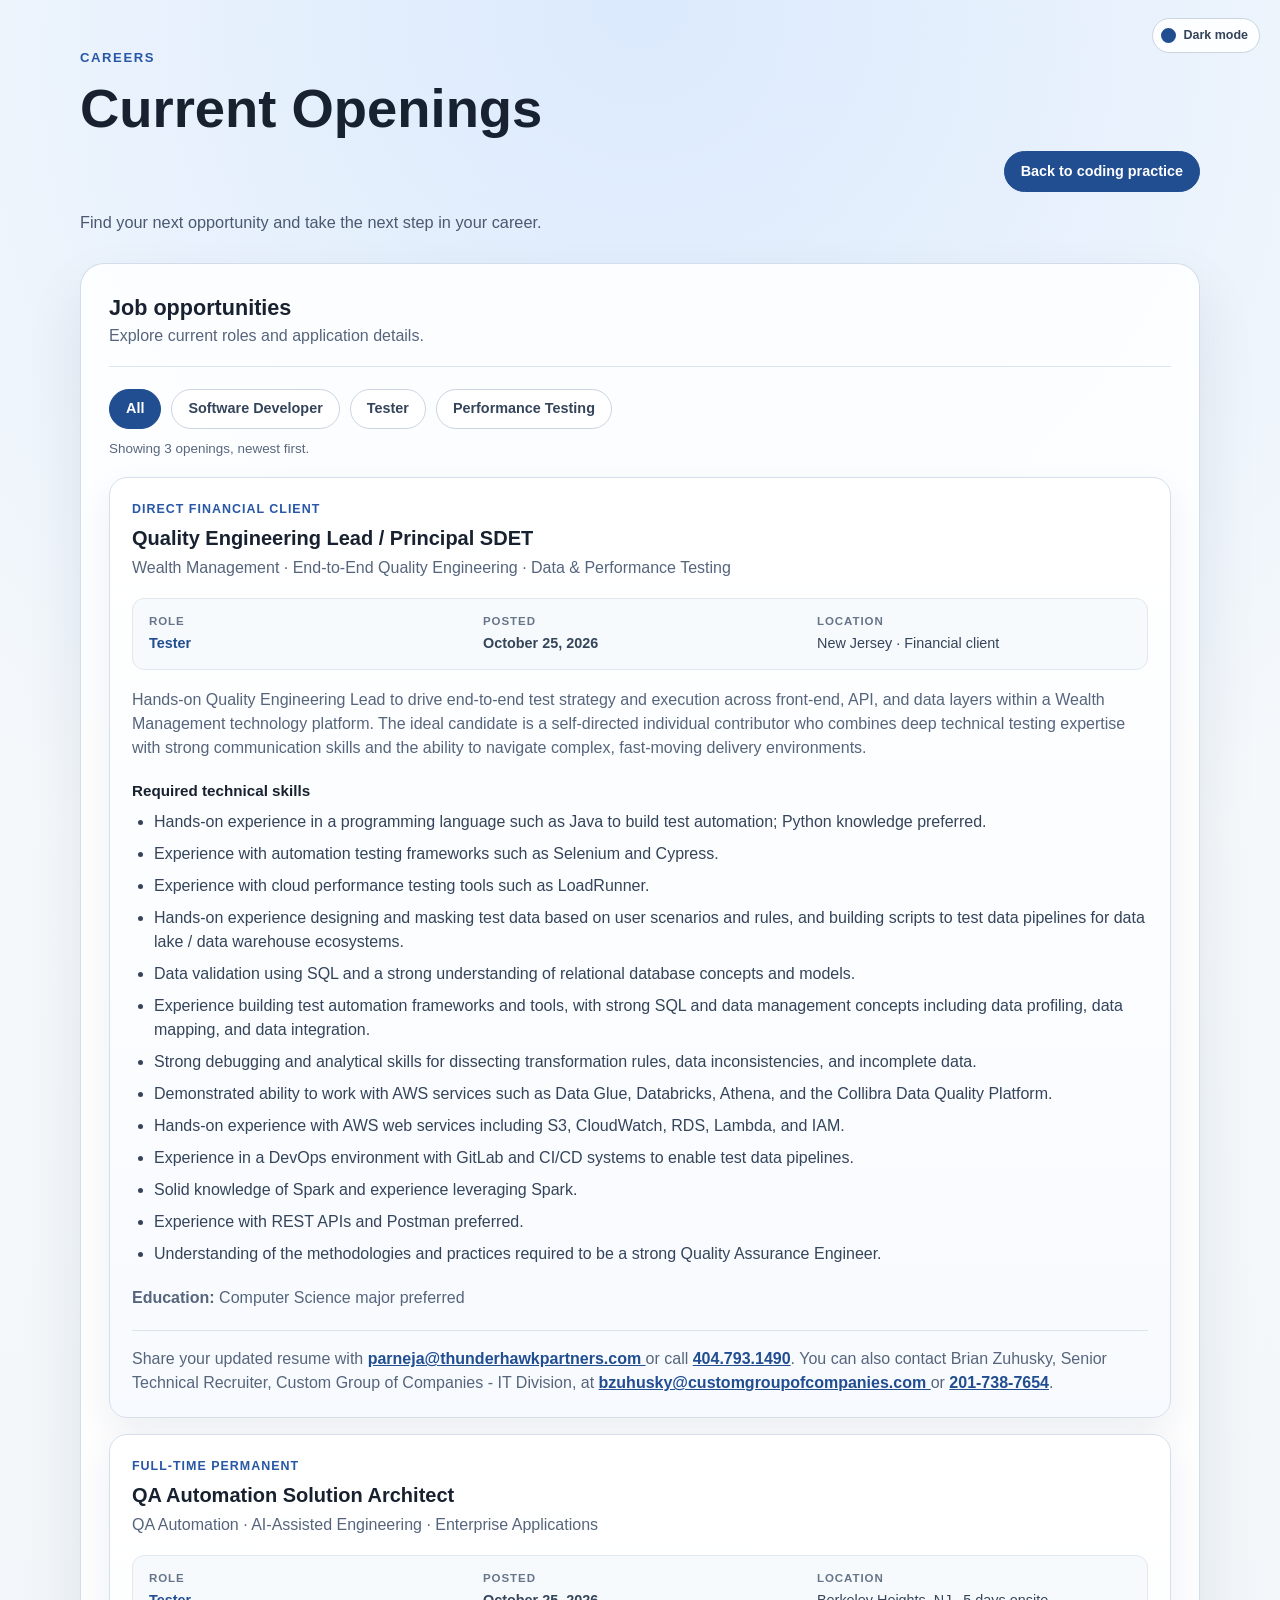
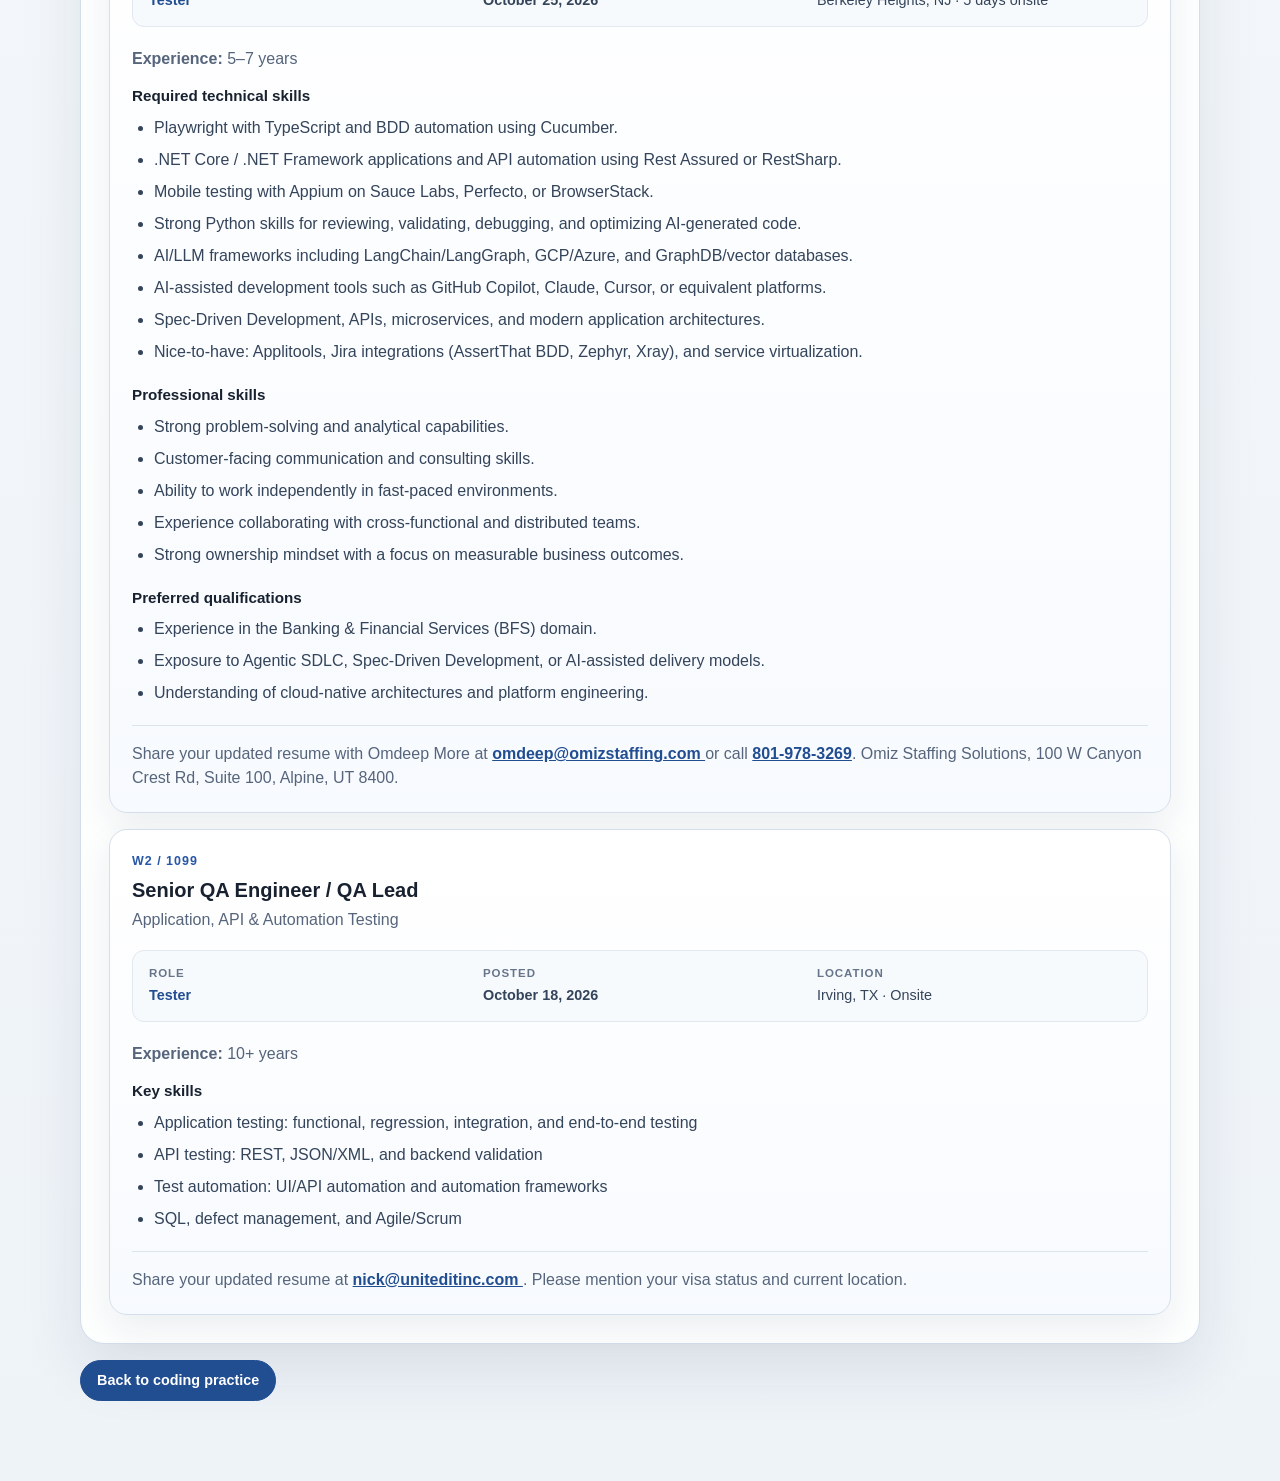
==== commit 1aedd70b: "Add Quality Engineering Lead opening" ====
--- a/current-openings.html
+++ b/current-openings.html
@@ -38,9 +38,70 @@
                 <button class="job-filter" type="button" data-role-filter="tester" aria-pressed="false">Tester</button>
                 <button class="job-filter" type="button" data-role-filter="performance-testing" aria-pressed="false">Performance Testing</button>
             </div>
-            <p class="job-filter-summary" id="jobFilterSummary" role="status">Showing 2 openings, newest first.</p>
+            <p class="job-filter-summary" id="jobFilterSummary" role="status">Showing 3 openings, newest first.</p>
 
             <div class="job-openings-list" id="jobOpeningsList">
+                <article class="job-opening" data-role="tester" aria-labelledby="qeLeadTitle">
+                    <div class="job-opening-heading">
+                        <div>
+                            <p class="job-opening-type">Direct financial client</p>
+                            <h3 id="qeLeadTitle">Quality Engineering Lead / Principal SDET</h3>
+                            <p class="job-opening-specialty">Wealth Management · End-to-End Quality Engineering · Data &amp; Performance Testing</p>
+                        </div>
+                    </div>
+
+                    <div class="job-opening-meta">
+                        <p class="job-opening-role">
+                            <span class="job-opening-meta-label">Role</span>
+                            <span class="job-opening-role-value">Tester</span>
+                        </p>
+                        <p class="job-opening-posted">
+                            <span class="job-opening-meta-label">Posted</span>
+                            <time datetime="2026-10-25">October 25, 2026</time>
+                        </p>
+                        <p class="job-opening-location">
+                            <span class="job-opening-meta-label">Location</span>
+                            <span>New Jersey · Financial client</span>
+                        </p>
+                    </div>
+
+                    <p class="job-opening-description">
+                        Hands-on Quality Engineering Lead to drive end-to-end test strategy and execution across front-end, API, and data layers within a Wealth Management technology platform. The ideal candidate is a self-directed individual contributor who combines deep technical testing expertise with strong communication skills and the ability to navigate complex, fast-moving delivery environments.
+                    </p>
+
+                    <h4>Required technical skills</h4>
+                    <ul class="job-opening-skills">
+                        <li>Hands-on experience in a programming language such as Java to build test automation; Python knowledge preferred.</li>
+                        <li>Experience with automation testing frameworks such as Selenium and Cypress.</li>
+                        <li>Experience with cloud performance testing tools such as LoadRunner.</li>
+                        <li>Hands-on experience designing and masking test data based on user scenarios and rules, and building scripts to test data pipelines for data lake / data warehouse ecosystems.</li>
+                        <li>Data validation using SQL and a strong understanding of relational database concepts and models.</li>
+                        <li>Experience building test automation frameworks and tools, with strong SQL and data management concepts including data profiling, data mapping, and data integration.</li>
+                        <li>Strong debugging and analytical skills for dissecting transformation rules, data inconsistencies, and incomplete data.</li>
+                        <li>Demonstrated ability to work with AWS services such as Data Glue, Databricks, Athena, and the Collibra Data Quality Platform.</li>
+                        <li>Hands-on experience with AWS web services including S3, CloudWatch, RDS, Lambda, and IAM.</li>
+                        <li>Experience in a DevOps environment with GitLab and CI/CD systems to enable test data pipelines.</li>
+                        <li>Solid knowledge of Spark and experience leveraging Spark.</li>
+                        <li>Experience with REST APIs and Postman preferred.</li>
+                        <li>Understanding of the methodologies and practices required to be a strong Quality Assurance Engineer.</li>
+                    </ul>
+
+                    <p class="job-opening-education"><strong>Education:</strong> Computer Science major preferred</p>
+
+                    <p class="job-opening-application">
+                        Share your updated resume with
+                        <a href="mailto:parneja@thunderhawkpartners.com?subject=Quality%20Engineering%20Lead%20%2F%20Principal%20SDET%20Application">
+                            parneja@thunderhawkpartners.com
+                        </a>
+                        or call <a href="tel:+14047931490">404.793.1490</a>.
+                        You can also contact Brian Zuhusky, Senior Technical Recruiter, Custom Group of Companies - IT Division, at
+                        <a href="mailto:bzuhusky@customgroupofcompanies.com?subject=Quality%20Engineering%20Lead%20%2F%20Principal%20SDET%20Application">
+                            bzuhusky@customgroupofcompanies.com
+                        </a>
+                        or <a href="tel:+12017387654">201-738-7654</a>.
+                    </p>
+                </article>
+
                 <article class="job-opening" data-role="tester" aria-labelledby="qaArchitectTitle">
                     <div class="job-opening-heading">
                         <div>
--- a/css/first.css
+++ b/css/first.css
@@ -710,13 +710,19 @@
 }
 
 .job-opening-specialty,
+.job-opening-description,
 .job-opening-experience,
+.job-opening-education,
 .job-opening-application {
     color: #56657c;
 }
 
 .job-opening-specialty {
     margin: 4px 0 0;
+}
+
+.job-opening-description {
+    margin: 18px 0 20px;
 }
 
 .job-opening-meta {
@@ -765,7 +771,8 @@
     text-align: center;
 }
 
-.job-opening-experience {
+.job-opening-experience,
+.job-opening-education {
     margin: 20px 0 14px;
 }
 
@@ -789,6 +796,7 @@
 .job-opening-application {
     border-top: 1px solid #dce4ee;
     margin: 20px 0 0;
+    overflow-wrap: anywhere;
     padding-top: 16px;
 }
 
@@ -1049,8 +1057,10 @@
 }
 
 [data-theme="dark"] .job-opening-specialty,
+[data-theme="dark"] .job-opening-description,
 [data-theme="dark"] .job-opening-location,
 [data-theme="dark"] .job-opening-experience,
+[data-theme="dark"] .job-opening-education,
 [data-theme="dark"] .job-opening-application,
 [data-theme="dark"] .job-opening-skills {
     color: #b7c4d8;
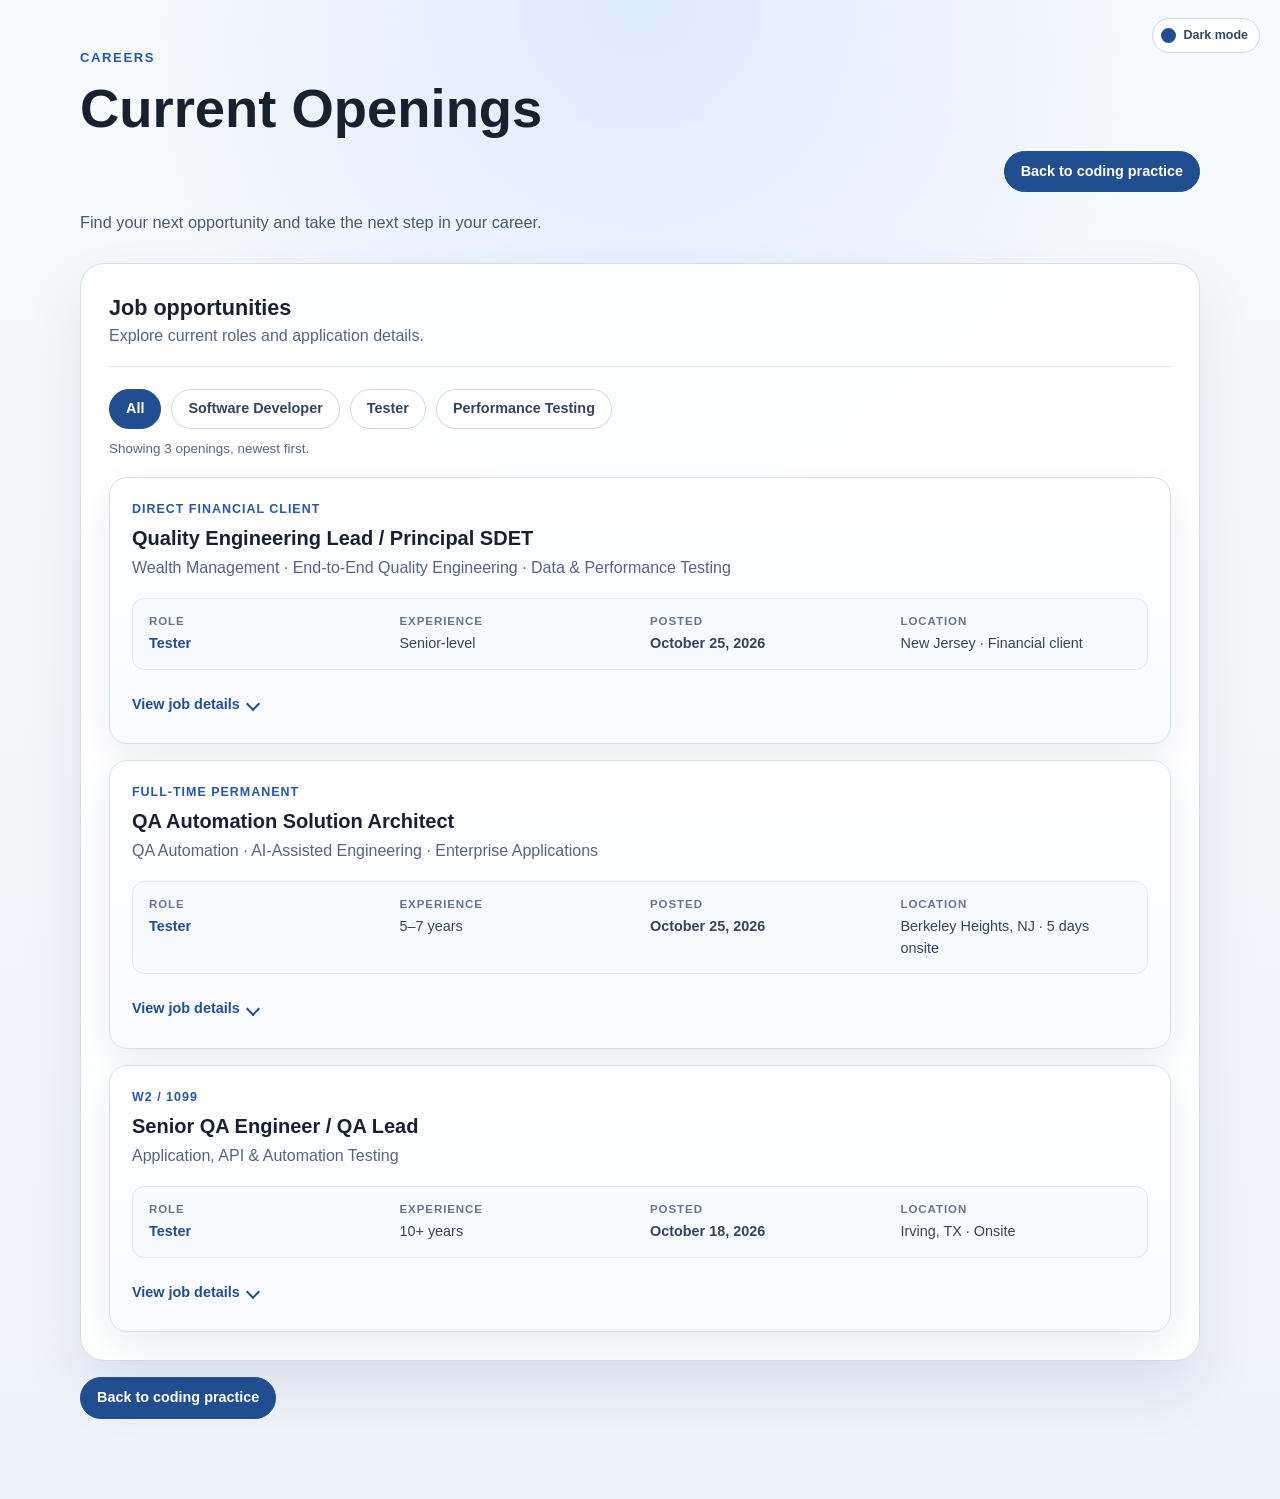
==== commit ae56bba1: "Standardize job cards with expandable details" ====
--- a/current-openings.html
+++ b/current-openings.html
@@ -55,6 +55,10 @@
                             <span class="job-opening-meta-label">Role</span>
                             <span class="job-opening-role-value">Tester</span>
                         </p>
+                        <p class="job-opening-experience">
+                            <span class="job-opening-meta-label">Experience</span>
+                            <span>Senior-level</span>
+                        </p>
                         <p class="job-opening-posted">
                             <span class="job-opening-meta-label">Posted</span>
                             <time datetime="2026-10-25">October 25, 2026</time>
@@ -65,41 +69,54 @@
                         </p>
                     </div>
 
-                    <p class="job-opening-description">
-                        Hands-on Quality Engineering Lead to drive end-to-end test strategy and execution across front-end, API, and data layers within a Wealth Management technology platform. The ideal candidate is a self-directed individual contributor who combines deep technical testing expertise with strong communication skills and the ability to navigate complex, fast-moving delivery environments.
-                    </p>
-
-                    <h4>Required technical skills</h4>
-                    <ul class="job-opening-skills">
-                        <li>Hands-on experience in a programming language such as Java to build test automation; Python knowledge preferred.</li>
-                        <li>Experience with automation testing frameworks such as Selenium and Cypress.</li>
-                        <li>Experience with cloud performance testing tools such as LoadRunner.</li>
-                        <li>Hands-on experience designing and masking test data based on user scenarios and rules, and building scripts to test data pipelines for data lake / data warehouse ecosystems.</li>
-                        <li>Data validation using SQL and a strong understanding of relational database concepts and models.</li>
-                        <li>Experience building test automation frameworks and tools, with strong SQL and data management concepts including data profiling, data mapping, and data integration.</li>
-                        <li>Strong debugging and analytical skills for dissecting transformation rules, data inconsistencies, and incomplete data.</li>
-                        <li>Demonstrated ability to work with AWS services such as Data Glue, Databricks, Athena, and the Collibra Data Quality Platform.</li>
-                        <li>Hands-on experience with AWS web services including S3, CloudWatch, RDS, Lambda, and IAM.</li>
-                        <li>Experience in a DevOps environment with GitLab and CI/CD systems to enable test data pipelines.</li>
-                        <li>Solid knowledge of Spark and experience leveraging Spark.</li>
-                        <li>Experience with REST APIs and Postman preferred.</li>
-                        <li>Understanding of the methodologies and practices required to be a strong Quality Assurance Engineer.</li>
-                    </ul>
-
-                    <p class="job-opening-education"><strong>Education:</strong> Computer Science major preferred</p>
-
-                    <p class="job-opening-application">
-                        Share your updated resume with
-                        <a href="mailto:parneja@thunderhawkpartners.com?subject=Quality%20Engineering%20Lead%20%2F%20Principal%20SDET%20Application">
-                            parneja@thunderhawkpartners.com
-                        </a>
-                        or call <a href="tel:+14047931490">404.793.1490</a>.
-                        You can also contact Brian Zuhusky, Senior Technical Recruiter, Custom Group of Companies - IT Division, at
-                        <a href="mailto:bzuhusky@customgroupofcompanies.com?subject=Quality%20Engineering%20Lead%20%2F%20Principal%20SDET%20Application">
-                            bzuhusky@customgroupofcompanies.com
-                        </a>
-                        or <a href="tel:+12017387654">201-738-7654</a>.
-                    </p>
+                    <details class="job-opening-details">
+                        <summary class="job-opening-details-toggle">
+                            <span class="job-opening-details-open">View job details</span>
+                            <span class="job-opening-details-close">Hide job details</span>
+                        </summary>
+                        <div class="job-opening-details-body">
+                            <p class="job-opening-description">
+                                Hands-on Quality Engineering Lead to drive end-to-end test strategy and execution across front-end, API, and data layers within a Wealth Management technology platform. The ideal candidate is a self-directed individual contributor who combines deep technical testing expertise with strong communication skills and the ability to navigate complex, fast-moving delivery environments.
+                            </p>
+
+                            <h4>Required technical skills</h4>
+                            <ul class="job-opening-skills">
+                                <li>Hands-on experience in a programming language such as Java to build test automation; Python knowledge preferred.</li>
+                                <li>Experience with automation testing frameworks such as Selenium and Cypress.</li>
+                                <li>Experience with cloud performance testing tools such as LoadRunner.</li>
+                                <li>Hands-on experience designing and masking test data based on user scenarios and rules, and building scripts to test data pipelines for data lake / data warehouse ecosystems.</li>
+                                <li>Data validation using SQL and a strong understanding of relational database concepts and models.</li>
+                                <li>Experience building test automation frameworks and tools, with strong SQL and data management concepts including data profiling, data mapping, and data integration.</li>
+                                <li>Strong debugging and analytical skills for dissecting transformation rules, data inconsistencies, and incomplete data.</li>
+                                <li>Demonstrated ability to work with AWS services such as Data Glue, Databricks, Athena, and the Collibra Data Quality Platform.</li>
+                                <li>Hands-on experience with AWS web services including S3, CloudWatch, RDS, Lambda, and IAM.</li>
+                                <li>Experience in a DevOps environment with GitLab and CI/CD systems to enable test data pipelines.</li>
+                                <li>Solid knowledge of Spark and experience leveraging Spark.</li>
+                                <li>Experience with REST APIs and Postman preferred.</li>
+                                <li>Understanding of the methodologies and practices required to be a strong Quality Assurance Engineer.</li>
+                            </ul>
+
+                            <p class="job-opening-education"><strong>Education:</strong> Computer Science major preferred</p>
+
+                            <section class="job-opening-additional">
+                                <h4>Additional information</h4>
+                                <p>This is a direct financial client opportunity within a Wealth Management technology platform.</p>
+                            </section>
+
+                            <p class="job-opening-application">
+                                Share your updated resume with
+                                <a href="mailto:parneja@thunderhawkpartners.com?subject=Quality%20Engineering%20Lead%20%2F%20Principal%20SDET%20Application">
+                                    parneja@thunderhawkpartners.com
+                                </a>
+                                or call <a href="tel:+14047931490">404.793.1490</a>.
+                                You can also contact Brian Zuhusky, Senior Technical Recruiter, Custom Group of Companies - IT Division, at
+                                <a href="mailto:bzuhusky@customgroupofcompanies.com?subject=Quality%20Engineering%20Lead%20%2F%20Principal%20SDET%20Application">
+                                    bzuhusky@customgroupofcompanies.com
+                                </a>
+                                or <a href="tel:+12017387654">201-738-7654</a>.
+                            </p>
+                        </div>
+                    </details>
                 </article>
 
                 <article class="job-opening" data-role="tester" aria-labelledby="qaArchitectTitle">
@@ -116,6 +133,10 @@
                             <span class="job-opening-meta-label">Role</span>
                             <span class="job-opening-role-value">Tester</span>
                         </p>
+                        <p class="job-opening-experience">
+                            <span class="job-opening-meta-label">Experience</span>
+                            <span>5–7 years</span>
+                        </p>
                         <p class="job-opening-posted">
                             <span class="job-opening-meta-label">Posted</span>
                             <time datetime="2026-10-25">October 25, 2026</time>
@@ -126,44 +147,50 @@
                         </p>
                     </div>
 
-                    <p class="job-opening-experience"><strong>Experience:</strong> 5–7 years</p>
-
-                    <h4>Required technical skills</h4>
-                    <ul class="job-opening-skills">
-                        <li>Playwright with TypeScript and BDD automation using Cucumber.</li>
-                        <li>.NET Core / .NET Framework applications and API automation using Rest Assured or RestSharp.</li>
-                        <li>Mobile testing with Appium on Sauce Labs, Perfecto, or BrowserStack.</li>
-                        <li>Strong Python skills for reviewing, validating, debugging, and optimizing AI-generated code.</li>
-                        <li>AI/LLM frameworks including LangChain/LangGraph, GCP/Azure, and GraphDB/vector databases.</li>
-                        <li>AI-assisted development tools such as GitHub Copilot, Claude, Cursor, or equivalent platforms.</li>
-                        <li>Spec-Driven Development, APIs, microservices, and modern application architectures.</li>
-                        <li>Nice-to-have: Applitools, Jira integrations (AssertThat BDD, Zephyr, Xray), and service virtualization.</li>
-                    </ul>
-
-                    <h4>Professional skills</h4>
-                    <ul class="job-opening-skills">
-                        <li>Strong problem-solving and analytical capabilities.</li>
-                        <li>Customer-facing communication and consulting skills.</li>
-                        <li>Ability to work independently in fast-paced environments.</li>
-                        <li>Experience collaborating with cross-functional and distributed teams.</li>
-                        <li>Strong ownership mindset with a focus on measurable business outcomes.</li>
-                    </ul>
-
-                    <h4>Preferred qualifications</h4>
-                    <ul class="job-opening-skills">
-                        <li>Experience in the Banking &amp; Financial Services (BFS) domain.</li>
-                        <li>Exposure to Agentic SDLC, Spec-Driven Development, or AI-assisted delivery models.</li>
-                        <li>Understanding of cloud-native architectures and platform engineering.</li>
-                    </ul>
-
-                    <p class="job-opening-application">
-                        Share your updated resume with Omdeep More at
-                        <a href="mailto:omdeep@omizstaffing.com?subject=QA%20Automation%20Solution%20Architect%20Application&amp;body=Please%20include%20your%20availability%20and%20current%20location.">
-                            omdeep@omizstaffing.com
-                        </a>
-                        or call <a href="tel:+18019783269">801-978-3269</a>.
-                        Omiz Staffing Solutions, 100 W Canyon Crest Rd, Suite 100, Alpine, UT 8400.
-                    </p>
+                    <details class="job-opening-details">
+                        <summary class="job-opening-details-toggle">
+                            <span class="job-opening-details-open">View job details</span>
+                            <span class="job-opening-details-close">Hide job details</span>
+                        </summary>
+                        <div class="job-opening-details-body">
+                            <h4>Required technical skills</h4>
+                            <ul class="job-opening-skills">
+                                <li>Playwright with TypeScript and BDD automation using Cucumber.</li>
+                                <li>.NET Core / .NET Framework applications and API automation using Rest Assured or RestSharp.</li>
+                                <li>Mobile testing with Appium on Sauce Labs, Perfecto, or BrowserStack.</li>
+                                <li>Strong Python skills for reviewing, validating, debugging, and optimizing AI-generated code.</li>
+                                <li>AI/LLM frameworks including LangChain/LangGraph, GCP/Azure, and GraphDB/vector databases.</li>
+                                <li>AI-assisted development tools such as GitHub Copilot, Claude, Cursor, or equivalent platforms.</li>
+                                <li>Spec-Driven Development, APIs, microservices, and modern application architectures.</li>
+                            </ul>
+
+                            <h4>Professional skills</h4>
+                            <ul class="job-opening-skills">
+                                <li>Strong problem-solving and analytical capabilities.</li>
+                                <li>Customer-facing communication and consulting skills.</li>
+                                <li>Ability to work independently in fast-paced environments.</li>
+                                <li>Experience collaborating with cross-functional and distributed teams.</li>
+                                <li>Strong ownership mindset with a focus on measurable business outcomes.</li>
+                            </ul>
+
+                            <h4>Preferred qualifications</h4>
+                            <ul class="job-opening-skills">
+                                <li>Experience in the Banking &amp; Financial Services (BFS) domain.</li>
+                                <li>Exposure to Agentic SDLC, Spec-Driven Development, or AI-assisted delivery models.</li>
+                                <li>Understanding of cloud-native architectures and platform engineering.</li>
+                                <li>Exposure to Applitools, Jira integrations (AssertThat BDD, Zephyr, Xray), and service virtualization.</li>
+                            </ul>
+
+                            <p class="job-opening-application">
+                                Share your updated resume with Omdeep More at
+                                <a href="mailto:omdeep@omizstaffing.com?subject=QA%20Automation%20Solution%20Architect%20Application&amp;body=Please%20include%20your%20availability%20and%20current%20location.">
+                                    omdeep@omizstaffing.com
+                                </a>
+                                or call <a href="tel:+18019783269">801-978-3269</a>.
+                                Omiz Staffing Solutions, 100 W Canyon Crest Rd, Suite 100, Alpine, UT 8400.
+                            </p>
+                        </div>
+                    </details>
                 </article>
 
                 <article class="job-opening" data-role="tester" aria-labelledby="seniorQaTitle">
@@ -180,6 +207,10 @@
                             <span class="job-opening-meta-label">Role</span>
                             <span class="job-opening-role-value">Tester</span>
                         </p>
+                        <p class="job-opening-experience">
+                            <span class="job-opening-meta-label">Experience</span>
+                            <span>10+ years</span>
+                        </p>
                         <p class="job-opening-posted">
                             <span class="job-opening-meta-label">Posted</span>
                             <time datetime="2026-10-18">October 18, 2026</time>
@@ -190,22 +221,29 @@
                         </p>
                     </div>
 
-                    <p class="job-opening-experience"><strong>Experience:</strong> 10+ years</p>
-                    <h4>Key skills</h4>
-                    <ul class="job-opening-skills">
-                        <li>Application testing: functional, regression, integration, and end-to-end testing</li>
-                        <li>API testing: REST, JSON/XML, and backend validation</li>
-                        <li>Test automation: UI/API automation and automation frameworks</li>
-                        <li>SQL, defect management, and Agile/Scrum</li>
-                    </ul>
-
-                    <p class="job-opening-application">
-                        Share your updated resume at
-                        <a href="mailto:nick@uniteditinc.com?subject=Senior%20QA%20Engineer%20%2F%20QA%20Lead%20Application&amp;body=Please%20include%20your%20visa%20status%20and%20current%20location.">
-                            nick@uniteditinc.com
-                        </a>.
-                        Please mention your visa status and current location.
-                    </p>
+                    <details class="job-opening-details">
+                        <summary class="job-opening-details-toggle">
+                            <span class="job-opening-details-open">View job details</span>
+                            <span class="job-opening-details-close">Hide job details</span>
+                        </summary>
+                        <div class="job-opening-details-body">
+                            <h4>Key skills</h4>
+                            <ul class="job-opening-skills">
+                                <li>Application testing: functional, regression, integration, and end-to-end testing</li>
+                                <li>API testing: REST, JSON/XML, and backend validation</li>
+                                <li>Test automation: UI/API automation and automation frameworks</li>
+                                <li>SQL, defect management, and Agile/Scrum</li>
+                            </ul>
+
+                            <p class="job-opening-application">
+                                Share your updated resume at
+                                <a href="mailto:nick@uniteditinc.com?subject=Senior%20QA%20Engineer%20%2F%20QA%20Lead%20Application&amp;body=Please%20include%20your%20visa%20status%20and%20current%20location.">
+                                    nick@uniteditinc.com
+                                </a>.
+                                Please mention your visa status and current location.
+                            </p>
+                        </div>
+                    </details>
                 </article>
             </div>
 
--- a/css/first.css
+++ b/css/first.css
@@ -711,7 +711,6 @@
 
 .job-opening-specialty,
 .job-opening-description,
-.job-opening-experience,
 .job-opening-education,
 .job-opening-application {
     color: #56657c;
@@ -731,7 +730,7 @@
     border-radius: 12px;
     display: grid;
     gap: 12px 20px;
-    grid-template-columns: repeat(3, minmax(0, 1fr));
+    grid-template-columns: repeat(4, minmax(0, 1fr));
     margin: 18px 0;
     padding: 14px 16px;
 }
@@ -762,6 +761,83 @@
     font-weight: 700;
 }
 
+.job-opening-details {
+    margin-top: 4px;
+}
+
+.job-opening-details-toggle {
+    align-items: center;
+    color: #214d91;
+    cursor: pointer;
+    display: inline-flex;
+    font-size: 0.9rem;
+    font-weight: 700;
+    gap: 8px;
+    list-style: none;
+    padding: 6px 0;
+}
+
+.job-opening-details-toggle::-webkit-details-marker {
+    display: none;
+}
+
+.job-opening-details-toggle::after {
+    border-bottom: 2px solid currentColor;
+    border-right: 2px solid currentColor;
+    content: "";
+    height: 8px;
+    transform: rotate(45deg);
+    transition: transform 160ms ease;
+    width: 8px;
+}
+
+.job-opening-details[open] .job-opening-details-toggle::after {
+    transform: rotate(-135deg);
+}
+
+.job-opening-details-toggle:hover {
+    text-decoration: underline;
+}
+
+.job-opening-details-toggle:focus-visible {
+    border-radius: 4px;
+    outline: 2px solid #214d91;
+    outline-offset: 3px;
+}
+
+.job-opening-details-close {
+    display: none;
+}
+
+.job-opening-details[open] .job-opening-details-open {
+    display: none;
+}
+
+.job-opening-details[open] .job-opening-details-close {
+    display: inline;
+}
+
+.job-opening-details-body {
+    padding-top: 4px;
+}
+
+.job-opening-additional {
+    background: #f7fafc;
+    border: 1px solid #e1e8f0;
+    border-radius: 12px;
+    margin-top: 20px;
+    padding: 14px 16px;
+}
+
+.job-opening-additional h4 {
+    margin: 0 0 6px;
+}
+
+.job-opening-additional p {
+    color: #56657c;
+    margin: 0;
+}
+
 .job-filter-empty {
     background: #f4f7fb;
     border-radius: 12px;
@@ -771,7 +847,6 @@
     text-align: center;
 }
 
-.job-opening-experience,
 .job-opening-education {
     margin: 20px 0 14px;
 }
@@ -1059,7 +1134,6 @@
 [data-theme="dark"] .job-opening-specialty,
 [data-theme="dark"] .job-opening-description,
 [data-theme="dark"] .job-opening-location,
-[data-theme="dark"] .job-opening-experience,
 [data-theme="dark"] .job-opening-education,
 [data-theme="dark"] .job-opening-application,
 [data-theme="dark"] .job-opening-skills {
@@ -1106,6 +1180,23 @@
 
 [data-theme="dark"] .job-opening-role-value {
     color: #93c5fd;
+}
+
+[data-theme="dark"] .job-opening-details-toggle {
+    color: #93c5fd;
+}
+
+[data-theme="dark"] .job-opening-details-toggle:focus-visible {
+    outline-color: #93c5fd;
+}
+
+[data-theme="dark"] .job-opening-additional {
+    background: #1e293b;
+    border-color: #344258;
+}
+
+[data-theme="dark"] .job-opening-additional p {
+    color: #b7c4d8;
 }
 
 [data-theme="dark"] .job-opening-application {
@@ -1243,6 +1334,12 @@
     font-weight: 600;
 }
 
+@media (max-width: 860px) {
+    .job-opening-meta {
+        grid-template-columns: repeat(2, minmax(0, 1fr));
+    }
+}
+
 @media (max-width: 720px) {
     h1 {
         font-size: clamp(1.55rem, 7vw, 2.1rem);
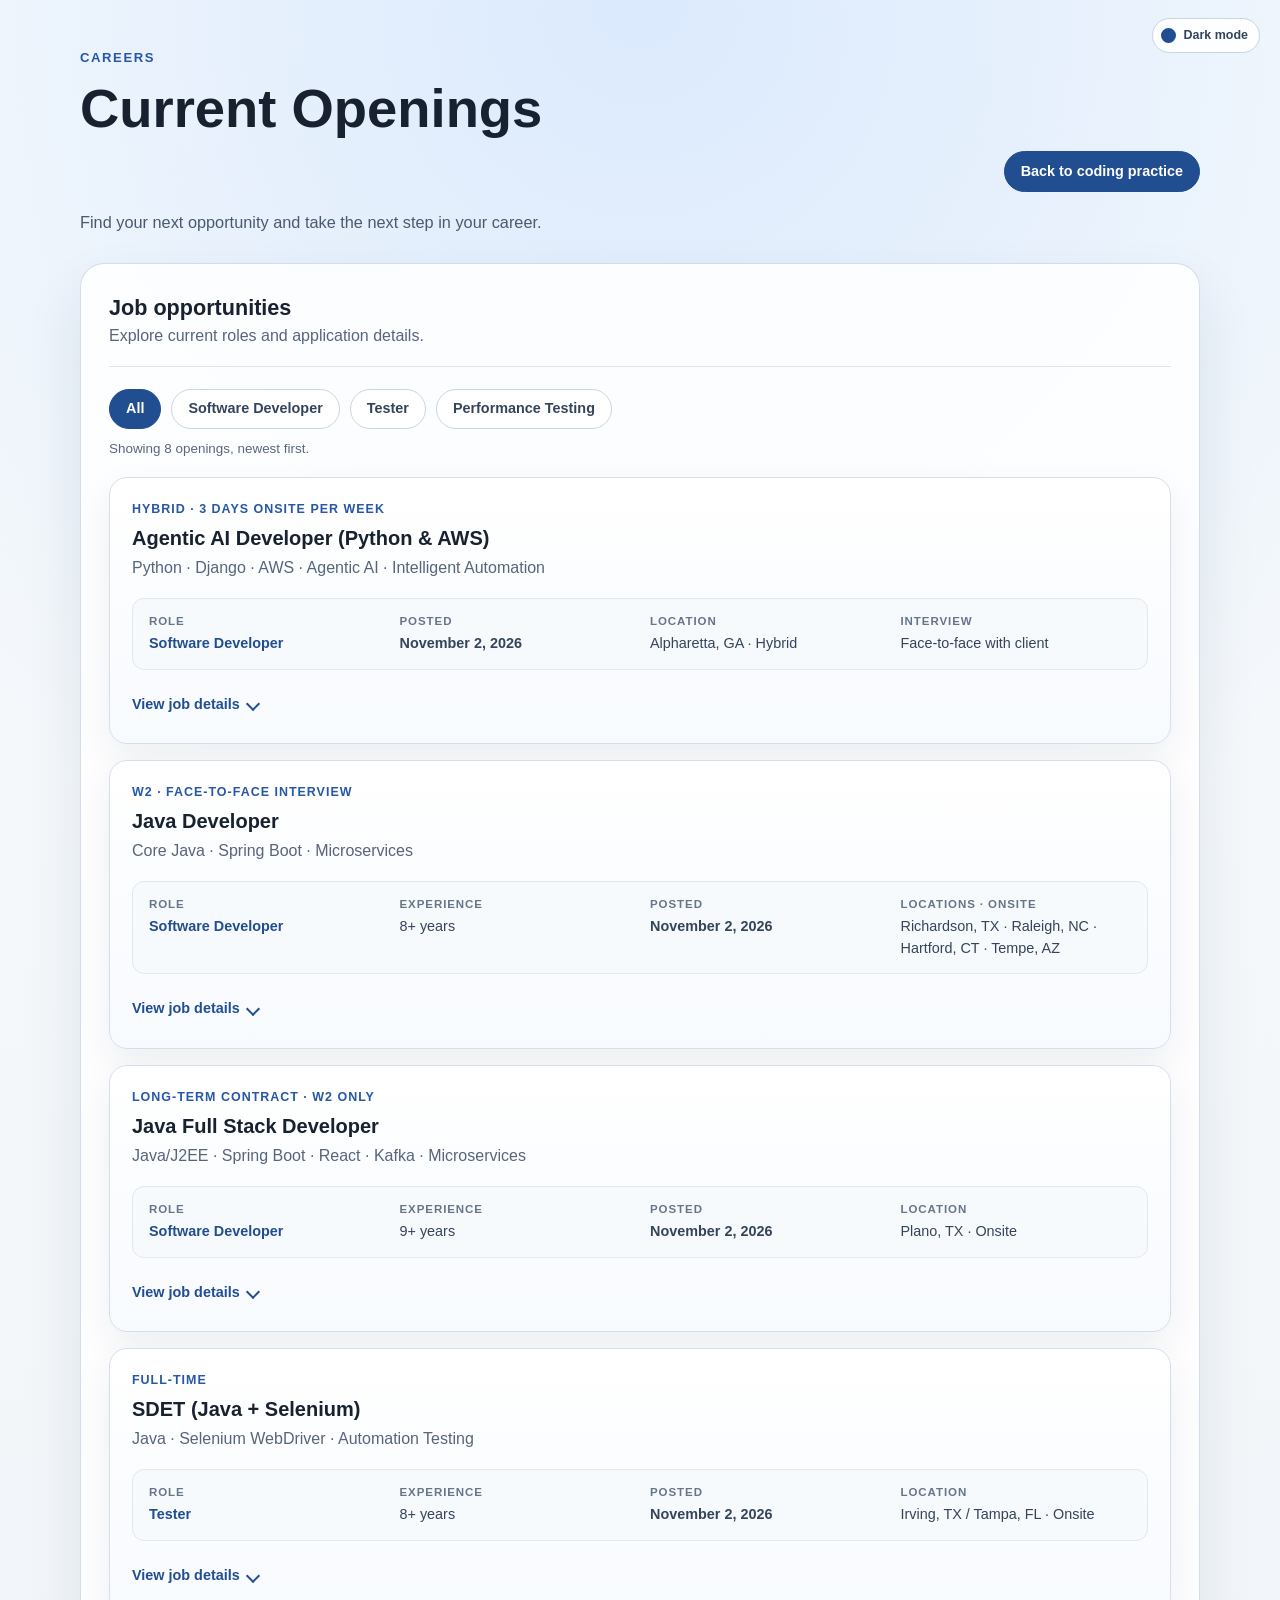
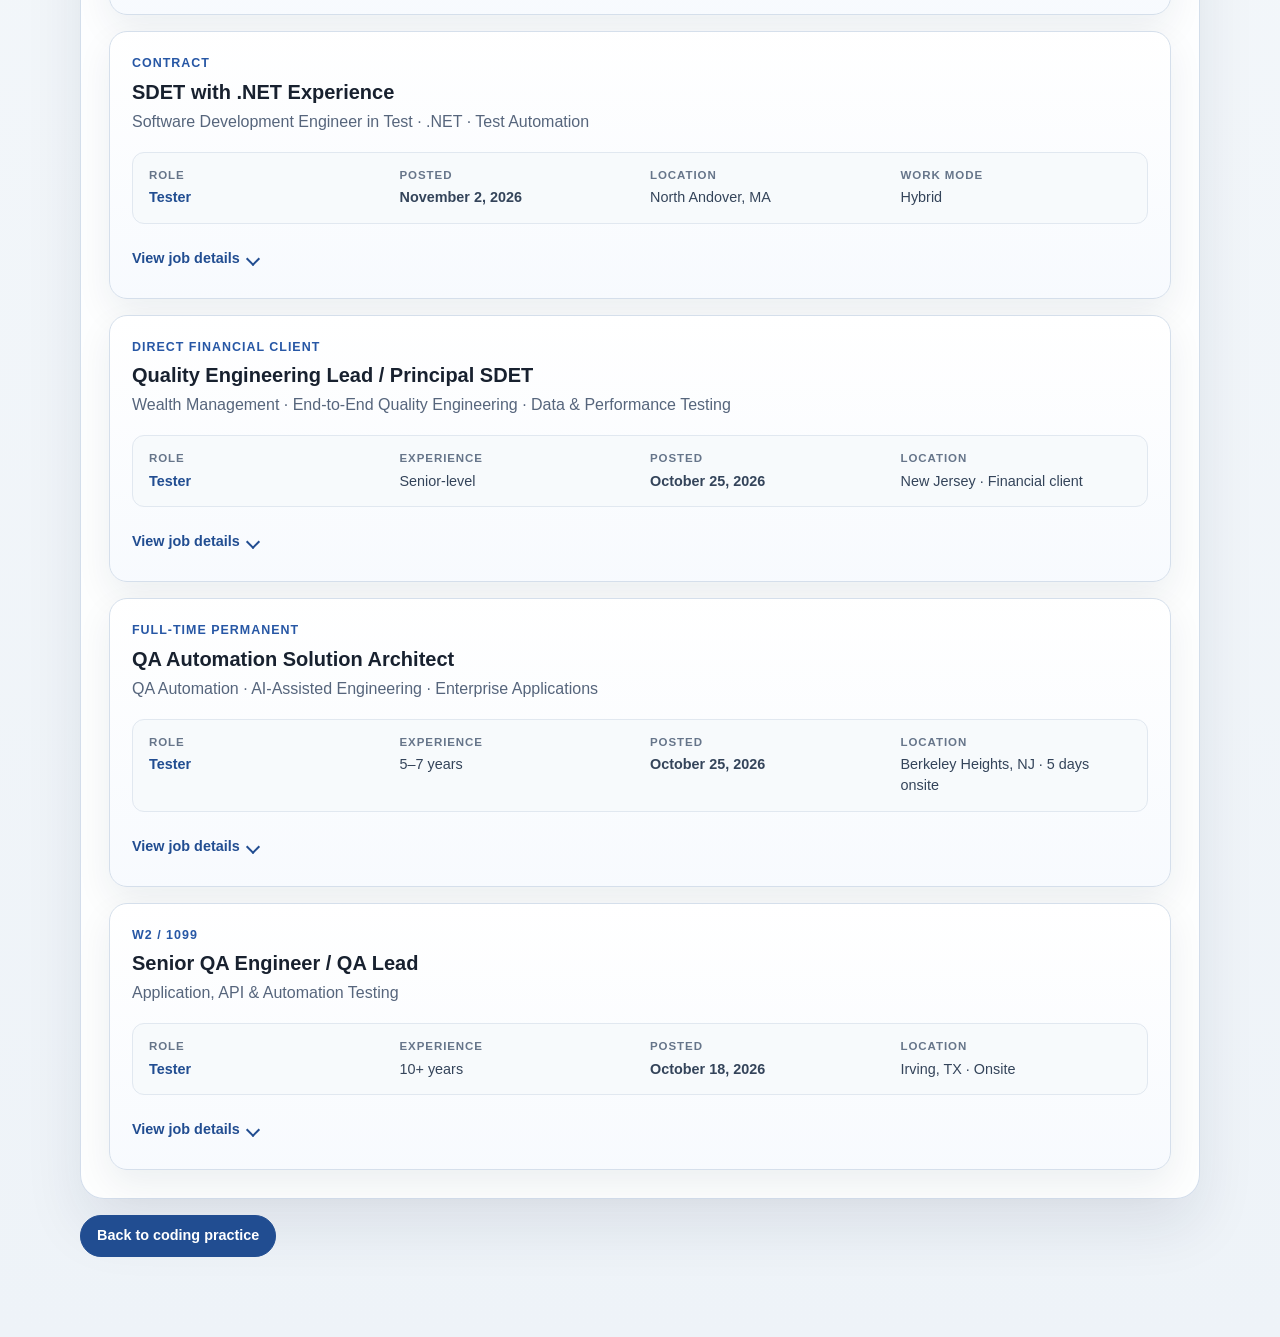
==== commit c62070d0: "Add Java and AI developer openings List the new Java, SDET, and Agentic AI roles with locations, req" ====
--- a/current-openings.html
+++ b/current-openings.html
@@ -38,9 +38,297 @@
                 <button class="job-filter" type="button" data-role-filter="tester" aria-pressed="false">Tester</button>
                 <button class="job-filter" type="button" data-role-filter="performance-testing" aria-pressed="false">Performance Testing</button>
             </div>
-            <p class="job-filter-summary" id="jobFilterSummary" role="status">Showing 3 openings, newest first.</p>
+            <p class="job-filter-summary" id="jobFilterSummary" role="status">Showing 8 openings, newest first.</p>
 
             <div class="job-openings-list" id="jobOpeningsList">
+                <article class="job-opening" data-role="software-developer" aria-labelledby="agenticAiDeveloperTitle">
+                    <div class="job-opening-heading">
+                        <div>
+                            <p class="job-opening-type">Hybrid · 3 days onsite per week</p>
+                            <h3 id="agenticAiDeveloperTitle">Agentic AI Developer (Python &amp; AWS)</h3>
+                            <p class="job-opening-specialty">Python · Django · AWS · Agentic AI · Intelligent Automation</p>
+                        </div>
+                    </div>
+
+                    <div class="job-opening-meta">
+                        <p class="job-opening-role">
+                            <span class="job-opening-meta-label">Role</span>
+                            <span class="job-opening-role-value">Software Developer</span>
+                        </p>
+                        <p class="job-opening-posted">
+                            <span class="job-opening-meta-label">Posted</span>
+                            <time datetime="2026-11-02">November 2, 2026</time>
+                        </p>
+                        <p class="job-opening-location">
+                            <span class="job-opening-meta-label">Location</span>
+                            <span>Alpharetta, GA · Hybrid</span>
+                        </p>
+                        <p>
+                            <span class="job-opening-meta-label">Interview</span>
+                            <span>Face-to-face with client</span>
+                        </p>
+                    </div>
+
+                    <details class="job-opening-details">
+                        <summary class="job-opening-details-toggle">
+                            <span class="job-opening-details-open">View job details</span>
+                            <span class="job-opening-details-close">Hide job details</span>
+                        </summary>
+                        <div class="job-opening-details-body">
+                            <h4>Key skills and requirements</h4>
+                            <ul class="job-opening-skills">
+                                <li>Strong expertise in Python, Django, and GraphQL.</li>
+                                <li>Hands-on experience with AWS and cloud-native applications.</li>
+                                <li>Knowledge of microservices, SOA, and event-driven architecture.</li>
+                                <li>Experience with PostgreSQL, GraphQL APIs, and data integration.</li>
+                                <li>Exposure to Agentic AI, LLM integrations, and intelligent automation.</li>
+                                <li>Familiarity with React, Apollo GraphQL, domain-driven design (DDD), and CI/CD.</li>
+                                <li>Hybrid schedule requires three onsite days per week; face-to-face client interview is mandatory.</li>
+                            </ul>
+
+                            <p class="job-opening-application">
+                                Interested candidates can share their resumes with
+                                <a href="mailto:priya.v@ccube.com?subject=Agentic%20AI%20Developer%20(Python%20%26%20AWS)%20Application">
+                                    priya.v@ccube.com
+                                </a>.
+                            </p>
+                        </div>
+                    </details>
+                </article>
+
+                <article class="job-opening" data-role="software-developer" aria-labelledby="javaDeveloperTitle">
+                    <div class="job-opening-heading">
+                        <div>
+                            <p class="job-opening-type">W2 · Face-to-face interview</p>
+                            <h3 id="javaDeveloperTitle">Java Developer</h3>
+                            <p class="job-opening-specialty">Core Java · Spring Boot · Microservices</p>
+                        </div>
+                    </div>
+
+                    <div class="job-opening-meta">
+                        <p class="job-opening-role">
+                            <span class="job-opening-meta-label">Role</span>
+                            <span class="job-opening-role-value">Software Developer</span>
+                        </p>
+                        <p class="job-opening-experience">
+                            <span class="job-opening-meta-label">Experience</span>
+                            <span>8+ years</span>
+                        </p>
+                        <p class="job-opening-posted">
+                            <span class="job-opening-meta-label">Posted</span>
+                            <time datetime="2026-11-02">November 2, 2026</time>
+                        </p>
+                        <p class="job-opening-location">
+                            <span class="job-opening-meta-label">Locations · onsite</span>
+                            <span>Richardson, TX · Raleigh, NC · Hartford, CT · Tempe, AZ</span>
+                        </p>
+                    </div>
+
+                    <details class="job-opening-details">
+                        <summary class="job-opening-details-toggle">
+                            <span class="job-opening-details-open">View job details</span>
+                            <span class="job-opening-details-close">Hide job details</span>
+                        </summary>
+                        <div class="job-opening-details-body">
+                            <h4>Required skills</h4>
+                            <ul class="job-opening-skills">
+                                <li>Strong knowledge of Core Java and object-oriented programming concepts.</li>
+                                <li>Experience with Spring Boot and REST APIs.</li>
+                                <li>Knowledge of microservices architecture.</li>
+                                <li>Experience with SQL and relational databases.</li>
+                                <li>Familiarity with Git, Maven, and unit testing.</li>
+                                <li>Strong problem-solving and debugging skills.</li>
+                                <li>Ability to work onsite at one of the specified locations.</li>
+                            </ul>
+
+                            <section class="job-opening-additional">
+                                <h4>Employment and eligibility</h4>
+                                <p>W2 requirement. The posting lists H-4 EAD, L-2 EAD, and U.S. citizens as eligible visa categories.</p>
+                            </section>
+
+                            <p class="job-opening-application">
+                                Interested candidates, please share your resume with
+                                <a href="mailto:Jaimin@gracehire.com?subject=Java%20Developer%20Application">
+                                    Jaimin@gracehire.com
+                                </a>.
+                            </p>
+                        </div>
+                    </details>
+                </article>
+
+                <article class="job-opening" data-role="software-developer" aria-labelledby="javaFullStackTitle">
+                    <div class="job-opening-heading">
+                        <div>
+                            <p class="job-opening-type">Long-term contract · W2 only</p>
+                            <h3 id="javaFullStackTitle">Java Full Stack Developer</h3>
+                            <p class="job-opening-specialty">Java/J2EE · Spring Boot · React · Kafka · Microservices</p>
+                        </div>
+                    </div>
+
+                    <div class="job-opening-meta">
+                        <p class="job-opening-role">
+                            <span class="job-opening-meta-label">Role</span>
+                            <span class="job-opening-role-value">Software Developer</span>
+                        </p>
+                        <p class="job-opening-experience">
+                            <span class="job-opening-meta-label">Experience</span>
+                            <span>9+ years</span>
+                        </p>
+                        <p class="job-opening-posted">
+                            <span class="job-opening-meta-label">Posted</span>
+                            <time datetime="2026-11-02">November 2, 2026</time>
+                        </p>
+                        <p class="job-opening-location">
+                            <span class="job-opening-meta-label">Location</span>
+                            <span>Plano, TX · Onsite</span>
+                        </p>
+                    </div>
+
+                    <details class="job-opening-details">
+                        <summary class="job-opening-details-toggle">
+                            <span class="job-opening-details-open">View job details</span>
+                            <span class="job-opening-details-close">Hide job details</span>
+                        </summary>
+                        <div class="job-opening-details-body">
+                            <p class="job-opening-description">
+                                Weekend hiring drive for an onsite, long-term Java full stack developer contract. Interviews are two rounds of video interviews via Teams.
+                            </p>
+
+                            <h4>Required skills</h4>
+                            <ul class="job-opening-skills">
+                                <li>Java/J2EE, Spring, and Spring Boot.</li>
+                                <li>React and Node.js.</li>
+                                <li>OpenShift and Gloo.</li>
+                                <li>JUnit, Postman, and Maven.</li>
+                                <li>Kafka, OpenL, APIs, and microservices.</li>
+                                <li>Databases and QTest.</li>
+                            </ul>
+
+                            <section class="job-opening-additional">
+                                <h4>Eligibility</h4>
+                                <p>The posting requires one of these visa types: U.S. citizen, Green Card, Green Card EAD, E-3, or TN.</p>
+                            </section>
+
+                            <p class="job-opening-application">
+                                Interested candidates, please share your updated resume with
+                                <a href="mailto:sunil.kumar@e-solutionsinc.com?subject=Java%20Full%20Stack%20Developer%20Application">
+                                    sunil.kumar@e-solutionsinc.com
+                                </a>.
+                            </p>
+                        </div>
+                    </details>
+                </article>
+
+                <article class="job-opening" data-role="tester" aria-labelledby="javaSdetTitle">
+                    <div class="job-opening-heading">
+                        <div>
+                            <p class="job-opening-type">Full-time</p>
+                            <h3 id="javaSdetTitle">SDET (Java + Selenium)</h3>
+                            <p class="job-opening-specialty">Java · Selenium WebDriver · Automation Testing</p>
+                        </div>
+                    </div>
+
+                    <div class="job-opening-meta">
+                        <p class="job-opening-role">
+                            <span class="job-opening-meta-label">Role</span>
+                            <span class="job-opening-role-value">Tester</span>
+                        </p>
+                        <p class="job-opening-experience">
+                            <span class="job-opening-meta-label">Experience</span>
+                            <span>8+ years</span>
+                        </p>
+                        <p class="job-opening-posted">
+                            <span class="job-opening-meta-label">Posted</span>
+                            <time datetime="2026-11-02">November 2, 2026</time>
+                        </p>
+                        <p class="job-opening-location">
+                            <span class="job-opening-meta-label">Location</span>
+                            <span>Irving, TX / Tampa, FL · Onsite</span>
+                        </p>
+                    </div>
+
+                    <details class="job-opening-details">
+                        <summary class="job-opening-details-toggle">
+                            <span class="job-opening-details-open">View job details</span>
+                            <span class="job-opening-details-close">Hide job details</span>
+                        </summary>
+                        <div class="job-opening-details-body">
+                            <h4>Key skills</h4>
+                            <ul class="job-opening-skills">
+                                <li>Java and Selenium WebDriver.</li>
+                                <li>Automation testing and framework development.</li>
+                                <li>TestNG and JUnit.</li>
+                                <li>API testing and functional testing.</li>
+                                <li>Maven and Git.</li>
+                            </ul>
+
+                            <p class="job-opening-application">
+                                Interested candidates, please share your updated resume with
+                                <a href="mailto:Prasanth@besthtech.com?subject=SDET%20(Java%20%2B%20Selenium)%20Application">
+                                    Prasanth@besthtech.com
+                                </a>.
+                            </p>
+                        </div>
+                    </details>
+                </article>
+
+                <article class="job-opening" data-role="tester" aria-labelledby="sdetDotnetTitle">
+                    <div class="job-opening-heading">
+                        <div>
+                            <p class="job-opening-type">Contract</p>
+                            <h3 id="sdetDotnetTitle">SDET with .NET Experience</h3>
+                            <p class="job-opening-specialty">Software Development Engineer in Test · .NET · Test Automation</p>
+                        </div>
+                    </div>
+
+                    <div class="job-opening-meta">
+                        <p class="job-opening-role">
+                            <span class="job-opening-meta-label">Role</span>
+                            <span class="job-opening-role-value">Tester</span>
+                        </p>
+                        <p class="job-opening-posted">
+                            <span class="job-opening-meta-label">Posted</span>
+                            <time datetime="2026-11-02">November 2, 2026</time>
+                        </p>
+                        <p class="job-opening-location">
+                            <span class="job-opening-meta-label">Location</span>
+                            <span>North Andover, MA</span>
+                        </p>
+                        <p>
+                            <span class="job-opening-meta-label">Work mode</span>
+                            <span>Hybrid</span>
+                        </p>
+                    </div>
+
+                    <details class="job-opening-details">
+                        <summary class="job-opening-details-toggle">
+                            <span class="job-opening-details-open">View job details</span>
+                            <span class="job-opening-details-close">Hide job details</span>
+                        </summary>
+                        <div class="job-opening-details-body">
+                            <p class="job-opening-description">
+                                We are looking for an experienced Software Development Engineer in Test (SDET) with a strong background in .NET.
+                            </p>
+
+                            <h4>Key requirements</h4>
+                            <ul class="job-opening-skills">
+                                <li>Strong experience in Software Development Engineer in Test (SDET) roles.</li>
+                                <li>Hands-on experience with .NET.</li>
+                                <li>Strong software testing and automation skills.</li>
+                                <li>Local candidates preferred.</li>
+                                <li>Must be comfortable working in a hybrid environment.</li>
+                            </ul>
+
+                            <p class="job-opening-application">
+                                Interested candidates, please share your updated resume at
+                                <a href="mailto:francisxavier.j@reveilletechnologies.com?subject=SDET%20with%20.NET%20Experience%20Application">
+                                    francisxavier.j@reveilletechnologies.com
+                                </a>.
+                            </p>
+                        </div>
+                    </details>
+                </article>
+
                 <article class="job-opening" data-role="tester" aria-labelledby="qeLeadTitle">
                     <div class="job-opening-heading">
                         <div>
--- a/css/first.css
+++ b/css/first.css
@@ -213,7 +213,15 @@
 }
 
 .sign-in-button {
-    margin-top: 12px;
+    margin: 0;
+    max-width: calc(100vw - 170px);
+    overflow: hidden;
+    position: absolute;
+    right: 142px;
+    text-overflow: ellipsis;
+    top: 18px;
+    white-space: nowrap;
+    z-index: 2;
 }
 
 .sign-in-button:hover,
@@ -384,11 +392,6 @@
     background: #eef3f9;
 }
 
-.auth-email-choice {
-    display: grid;
-    gap: 10px;
-}
-
 .auth-form {
     display: grid;
     gap: 14px;
@@ -428,7 +431,6 @@
 }
 
 .auth-form[hidden],
-.auth-email-choice[hidden],
 .auth-methods[hidden],
 .auth-signed-in[hidden],
 .auth-field[hidden] {
@@ -1352,6 +1354,12 @@
         top: 10px;
     }
 
+    .sign-in-button {
+        max-width: calc(100vw - 150px);
+        right: 132px;
+        top: 10px;
+    }
+
     .page-shell {
         padding: 54px 14px 40px;
     }
